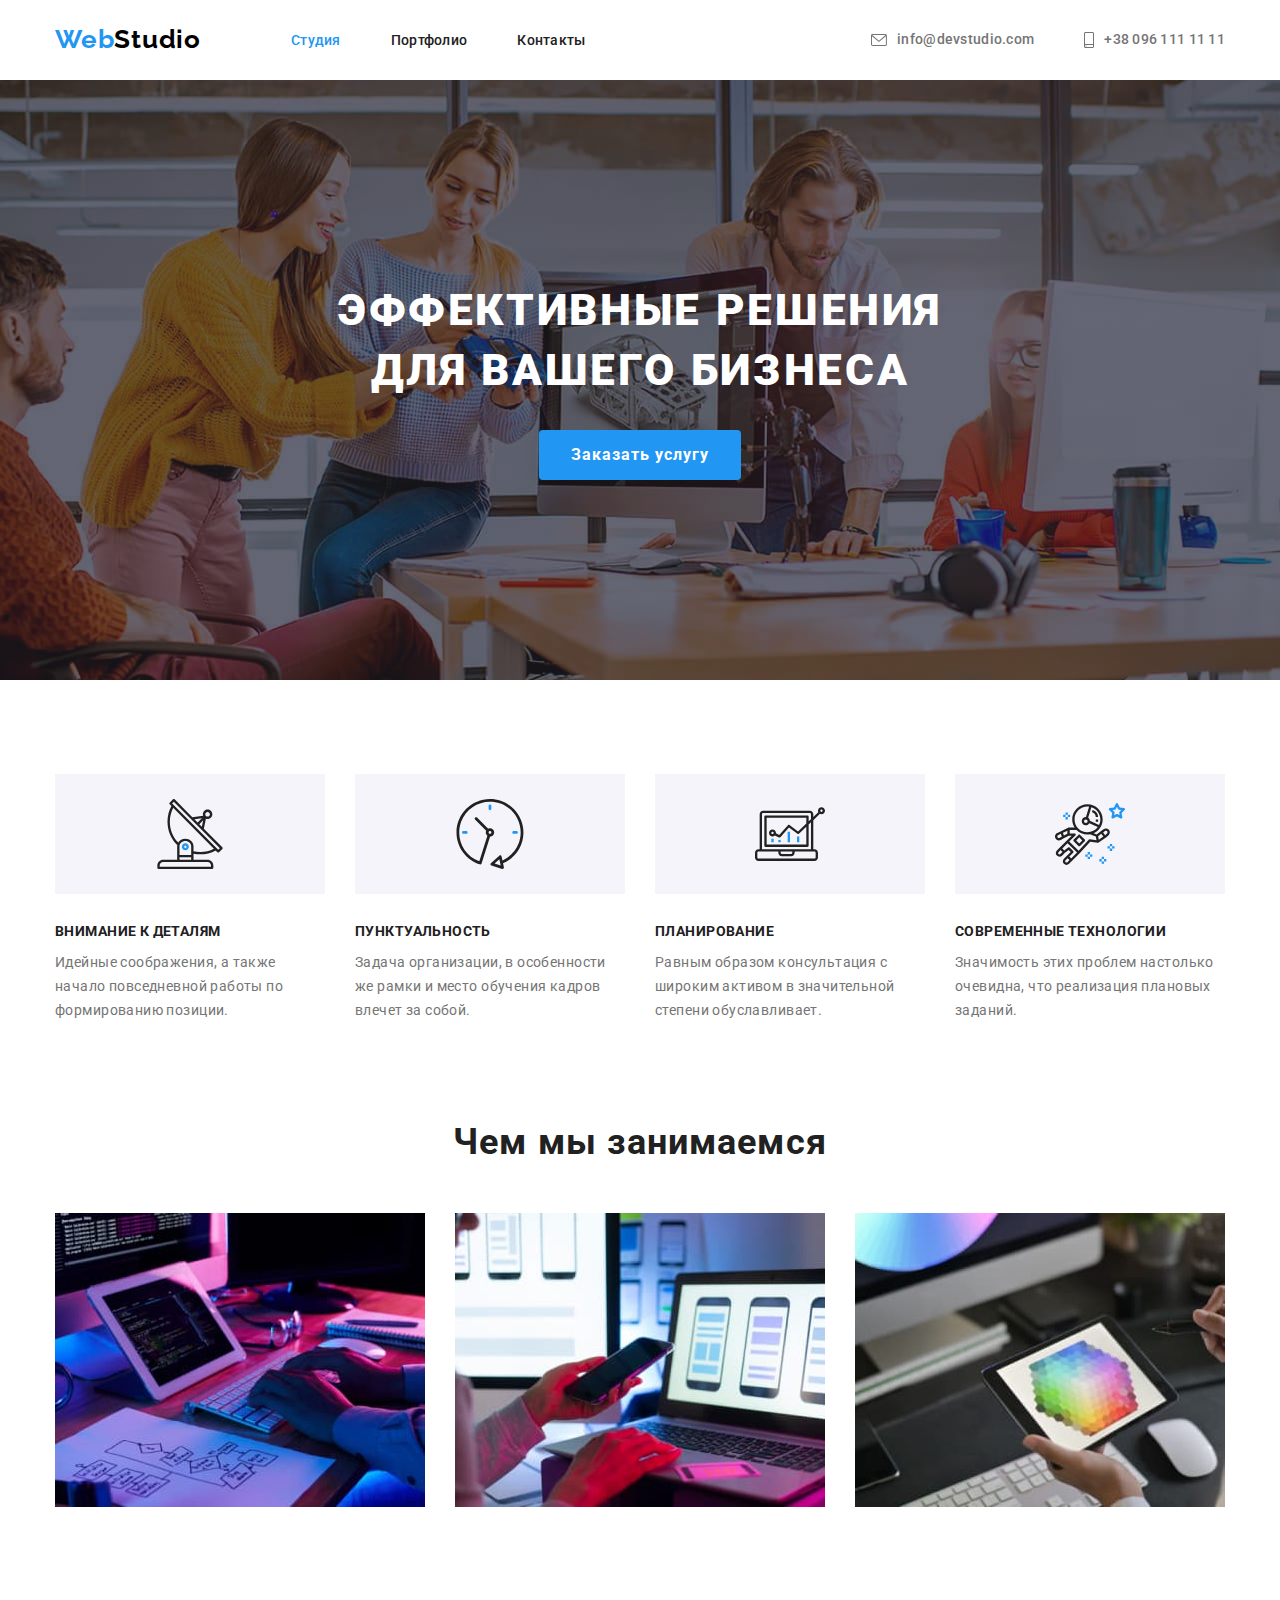
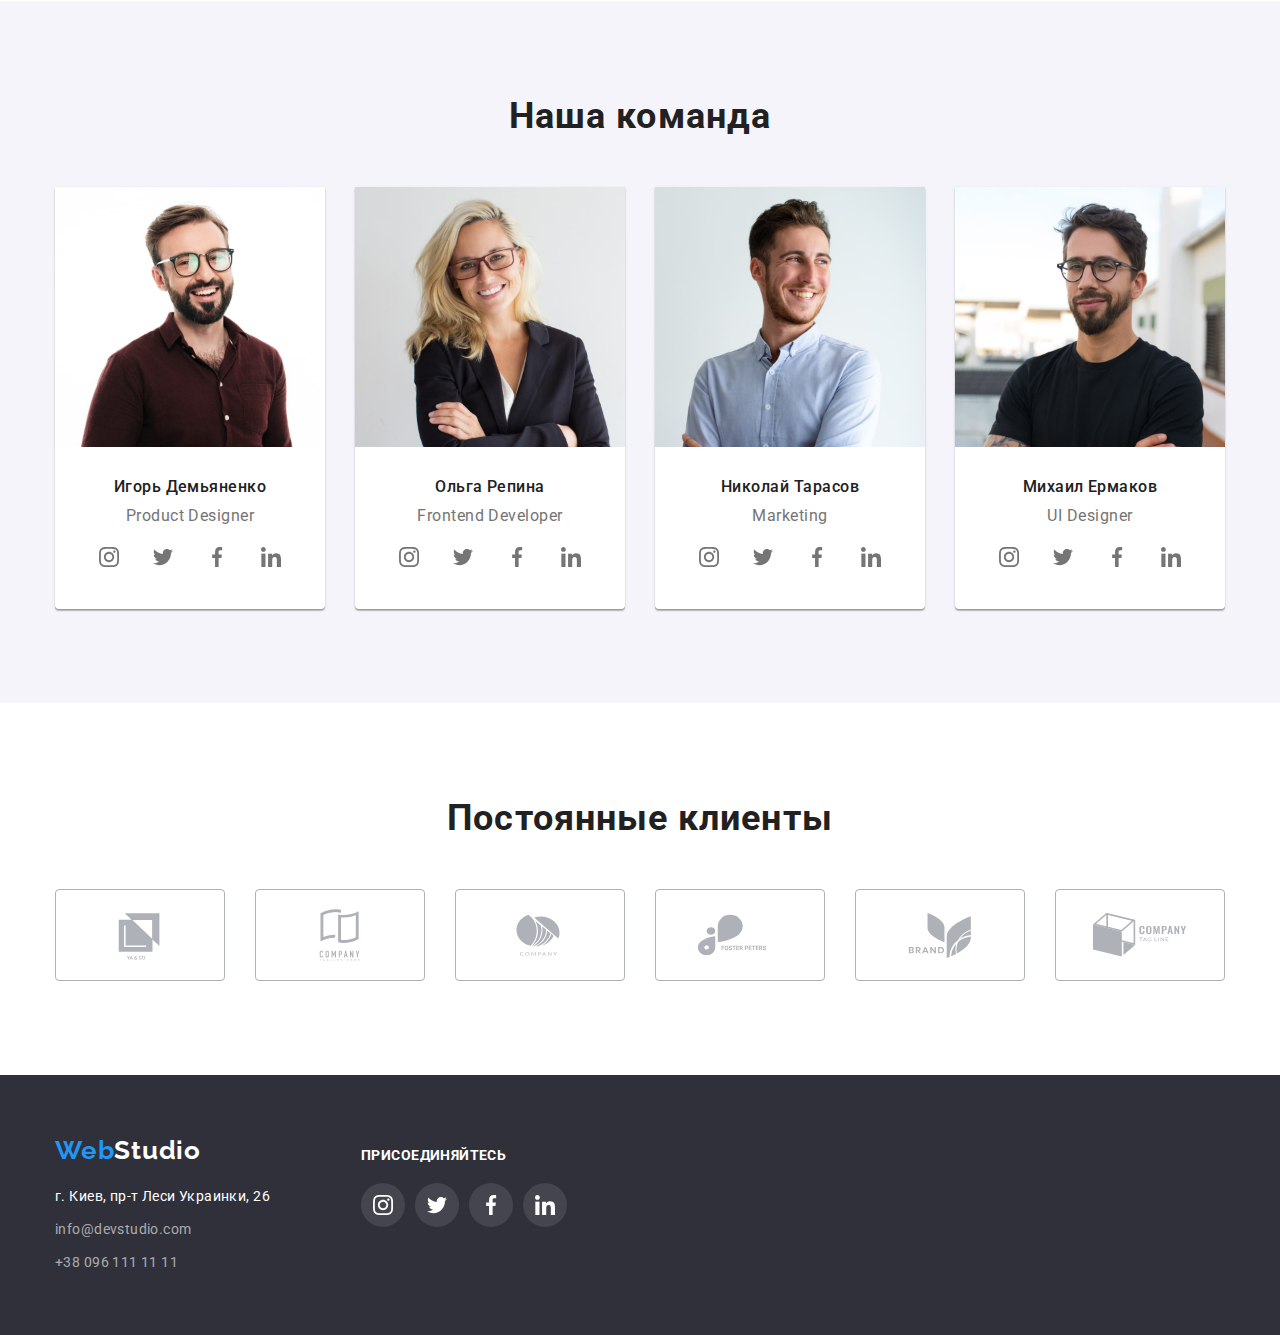
==== index.html @ 6aecab18 "add footer soclink" ====
<!DOCTYPE html>
<html lang="ru">
  <head>
    <meta charset="UTF-8" />
    <meta http-equiv="X-UA-Compatible" content="IE=edge" />
    <meta name="viewport" content="width=device-width, initial-scale=1.0" />
    <title>Студия</title>
    <link rel="preconnect" href="https://fonts.googleapis.com" />
    <link rel="preconnect" href="https://fonts.gstatic.com" crossorigin />
    <link
      href="https://fonts.googleapis.com/css2?family=Raleway:wght@700&family=Roboto:wght@400;500;700;900&family=Rubik:wght@400;500;700;900&display=swap"
      rel="stylesheet"
    />
    <link
      rel="stylesheet"
      href="https://cdnjs.cloudflare.com/ajax/libs/modern-normalize/1.1.0/modern-normalize.min.css"
    />
    <link rel="stylesheet" href="./css/styles.css" />
  </head>
  <body>
    <!-- Шапка сайта -->

    <header class="header">
      <div class="container main-nav">
        <nav class="nav">
          <a href="./index.html" class="logo link"> Web<span class="logo-header">Studio</span> </a>
          <ul class="site-nav list">
            <li class="item"><a href="" class="active-page link">Студия</a></li>
            <li class="item"><a href="./portfolio.html" class="link nav-link">Портфолио</a></li>
            <li class="item"><a href="" class="link nav-link">Контакты</a></li>
          </ul>
        </nav>
        <ul class="list contact-list">
          <li class="item">
            <a href="mailto:info@devstudio.com" class="link contact-link" aria-label="имайл">
              <svg class="icon-header-svg" width="16px" height="12px">
                <use href="./images/symbol-defs.svg#icon-mail"></use>
              </svg>

              info@devstudio.com
            </a>
          </li>
          <li class="item">
            <a href="tel:+380961111111" class="link contact-link">
              <svg class="icon-header-svg smartphon" width="10px" height="16px" aria-label="номер телефона">
                <use href="./images/symbol-defs.svg#icon-smartphone"></use>
              </svg>
              +38 096 111 11 11
            </a>
          </li>
        </ul>
      </div>
    </header>

    <main>
      <!-- Секция герой -->

      <section class="hero overlay">
        <div class="container">
          <h1 class="hero-title">Эффективные решения для вашего бизнеса</h1>
          <button type="button" class="hero-button">Заказать услугу</button>
        </div>
      </section>

      <!-- Секция features -->

      <section class="features-section section">
        <div class="container">
          <h2 class="features">Наши особенности</h2>
          <ul class="list">
            <li class="features-list icon-antena">
              <div class="icon">
                <svg class="features-svg">
                  <use href="./images/symbol-defs.svg#icon-antenna" class="svg-item"></use>
                </svg>
              </div>
              <h3 class="features-title subtitle">Внимание к деталям</h3>
              <p class="features-text">
                Идейные соображения, а также начало повседневной работы по формированию позиции.
              </p>
            </li>

            <li class="features-list icon-clock">
              <div class="icon">
                <svg class="features-svg">
                  <use href="./images/symbol-defs.svg#icon-clock" class="svg-item"></use>
                </svg>
              </div>
              <h3 class="features-title subtitle">Пунктуальность</h3>
              <p class="features-text">
                Задача организации, в особенности же рамки и место обучения кадров влечет за собой.
              </p>
            </li>
            <li class="features-list icon-diagram">
              <div class="icon">
                <svg class="features-svg">
                  <use href="./images/symbol-defs.svg#icon-diagram" class="svg-item"></use>
                </svg>
              </div>
              <h3 class="features-title subtitle">Планирование</h3>
              <p class="features-text">
                Равным образом консультация с широким активом в значительной степени обуславливает.
              </p>
            </li>
            <li class="features-list icon-astronaut">
              <div class="icon">
                <svg class="features-svg">
                  <use href="./images/symbol-defs.svg#icon-astronaut" class="svg-item"></use>
                </svg>
              </div>
              <h3 class="features-title subtitle">Современные технологии</h3>
              <p class="features-text">Значимость этих проблем настолько очевидна, что реализация плановых заданий.</p>
            </li>
          </ul>
        </div>
      </section>

      <!-- Секция task -->

      <section class="task section">
        <div class="container">
          <h2 class="title task-title">Чем мы занимаемся</h2>
          <ul class="list">
            <li class="task-list">
              <img src="./images/box1.jpg" class="task-img" alt="процес программирования" width="370" height="294" />
            </li>
            <li class="task-list">
              <img src="./images/box2.jpg" class="task-img" alt="адаптивная верстка" width="370" height="294" />
            </li>
            <li class="task-list">
              <img src="./images/box3.jpg" class="task-img" alt="дизайн" width="370" height="294" />
            </li>
          </ul>
        </div>
      </section>

      <!-- Секция team -->

      <section class="section-team section">
        <div class="container">
          <h2 class="title team-title">Наша команда</h2>
          <ul class="list">
            <li class="team-list">
              <img
                src="./images/Product-Designer.jpg"
                class="team-img"
                alt="Product Designer компании"
                width="270"
                height="260"
              />
              <div class="team-card-description">
                <h3 class="name subtitle">Игорь Демьяненко</h3>
                <p class="text">Product Designer</p>

                <ul class="soc-list">
                  <li class="soc-blok list">
                    <a href="" class="link soc-link">
                      <svg class="icon-svg">
                        <use href="./images/symbol-defs.svg#icon-instagram" class="svg-item"></use>
                      </svg>
                    </a>
                  </li>
                  <li class="soc-blok list">
                    <a href="" class="link">
                      <svg class="icon-svg">
                        <use href="./images/symbol-defs.svg#icon-twitter" class="svg-item"></use>
                      </svg>
                    </a>
                  </li>
                  <li class="soc-blok list">
                    <a href="" class="link">
                      <svg class="icon-svg">
                        <use href="./images/symbol-defs.svg#icon-facebook" class="svg-item"></use>
                      </svg>
                    </a>
                  </li>
                  <li class="soc-blok list">
                    <a href="" class="link">
                      <svg class="icon-svg">
                        <use href="./images/symbol-defs.svg#icon-linkedin" class="svg-item"></use>
                      </svg>
                    </a>
                  </li>
                </ul>
              </div>
            </li>

            <li class="team-list">
              <img
                src="./images/Frontend-Developer.jpg"
                class="team-img"
                alt="Frontend Developer компании"
                width="270"
                height="260"
              />
              <div class="team-card-description">
                <h3 class="name subtitle">Ольга Репина</h3>
                <p class="text">Frontend Developer</p>
                <ul class="soc-list">
                  <li class="soc-blok list">
                    <a href="" class="link soc-link">
                      <svg class="icon-svg">
                        <use href="./images/symbol-defs.svg#icon-instagram" class="svg-item"></use>
                      </svg>
                    </a>
                  </li>
                  <li class="soc-blok list">
                    <a href="" class="link">
                      <svg class="icon-svg">
                        <use href="./images/symbol-defs.svg#icon-twitter" class="svg-item"></use>
                      </svg>
                    </a>
                  </li>
                  <li class="soc-blok list">
                    <a href="" class="link">
                      <svg class="icon-svg">
                        <use href="./images/symbol-defs.svg#icon-facebook" class="svg-item"></use>
                      </svg>
                    </a>
                  </li>
                  <li class="soc-blok list">
                    <a href="" class="link">
                      <svg class="icon-svg">
                        <use href="./images/symbol-defs.svg#icon-linkedin" class="svg-item"></use>
                      </svg>
                    </a>
                  </li>
                </ul>
              </div>
            </li>
            <li class="team-list">
              <img src="./images/Marketing.jpg" class="team-img" alt="Marketing компании" width="270" height="260" />
              <div class="team-card-description">
                <h3 class="name subtitle">Николай Тарасов</h3>
                <p class="text">Marketing</p>
                <ul class="soc-list">
                  <li class="soc-blok list">
                    <a href="" class="link soc-link">
                      <svg class="icon-svg">
                        <use href="./images/symbol-defs.svg#icon-instagram" class="svg-item"></use>
                      </svg>
                    </a>
                  </li>
                  <li class="soc-blok list">
                    <a href="" class="link">
                      <svg class="icon-svg">
                        <use href="./images/symbol-defs.svg#icon-twitter" class="svg-item"></use>
                      </svg>
                    </a>
                  </li>
                  <li class="soc-blok list">
                    <a href="" class="link">
                      <svg class="icon-svg">
                        <use href="./images/symbol-defs.svg#icon-facebook" class="svg-item"></use>
                      </svg>
                    </a>
                  </li>
                  <li class="soc-blok list">
                    <a href="" class="link">
                      <svg class="icon-svg">
                        <use href="./images/symbol-defs.svg#icon-linkedin" class="svg-item"></use>
                      </svg>
                    </a>
                  </li>
                </ul>
              </div>
            </li>
            <li class="team-list">
              <img
                src="./images/UI-Designer.jpg"
                class="team-img"
                alt="UI Designer компании"
                width="270"
                height="260"
              />
              <div class="team-card-description">
                <h3 class="name subtitle">Михаил Ермаков</h3>
                <p class="text">UI Designer</p>
                <ul class="soc-list">
                  <li class="soc-blok list">
                    <a href="" class="link soc-link">
                      <svg class="icon-svg">
                        <use href="./images/symbol-defs.svg#icon-instagram" class="svg-item"></use>
                      </svg>
                    </a>
                  </li>
                  <li class="soc-blok list">
                    <a href="" class="link">
                      <svg class="icon-svg">
                        <use href="./images/symbol-defs.svg#icon-twitter" class="svg-item"></use>
                      </svg>
                    </a>
                  </li>
                  <li class="soc-blok list">
                    <a href="" class="link">
                      <svg class="icon-svg">
                        <use href="./images/symbol-defs.svg#icon-facebook" class="svg-item"></use>
                      </svg>
                    </a>
                  </li>
                  <li class="soc-blok list">
                    <a href="" class="link">
                      <svg class="icon-svg">
                        <use href="./images/symbol-defs.svg#icon-linkedin" class="svg-item"></use>
                      </svg>
                    </a>
                  </li>
                </ul>
              </div>
            </li>
          </ul>
        </div>
      </section>

      <!-- Clients -->

      <section class="clients section">
        <div class="container">
          <h2 class="title clients-title">Постоянные клиенты</h2>
          <ul class="list clients-list">
            <li class="clients-blok list">
              <a href="" class="link">
                <svg class="clients-svg">
                  <use href="./images/symbol-defs.svg#icon-client1" class="clients-svg-item"></use>
                </svg>
              </a>
            </li>
            <li class="clients-blok list">
              <a href="" class="link">
                <svg class="clients-svg">
                  <use href="./images/symbol-defs.svg#icon-client2" class="clients-svg-item"></use>
                </svg>
              </a>
            </li>
            <li class="clients-blok list">
              <a href="" class="link">
                <svg class="clients-svg">
                  <use href="./images/symbol-defs.svg#icon-client3" class="clients-svg-item"></use>
                </svg>
              </a>
            </li>
            <li class="clients-blok list">
              <a href="" class="link">
                <svg class="clients-svg">
                  <use href="./images/symbol-defs.svg#icon-client4" class="clients-svg-item"></use>
                </svg>
              </a>
            </li>
            <li class="clients-blok list">
              <a href="" class="link">
                <svg class="clients-svg">
                  <use href="./images/symbol-defs.svg#icon-client5" class="clients-svg-item"></use>
                </svg>
              </a>
            </li>
            <li class="clients-blok list">
              <a href="" class="link">
                <svg class="clients-svg">
                  <use href="./images/symbol-defs.svg#icon-client6" class="clients-svg-item"></use>
                </svg>
              </a>
            </li>
          </ul>
        </div>
      </section>
    </main>

    <!-- Футер -->

    <footer class="footer">
      <div class="container">
        <div class="footer-blok">
          <div class="contact-blok">
            <a href="./index.html" class="logo link footer-link"> Web<span class="logo-footer">Studio</span> </a>
            <address>
              <ul class="list footer-list">
                <li class="footer-list-item">
                  <a href="" class="link footer-item">г. Киев, пр-т Леси Украинки, 26</a>
                </li>
                <li class="footer-list-item">
                  <a href="mailto:info@devstudio.com" class="link footer-contact">info@devstudio.com</a>
                </li>
                <li class="footer-list-item">
                  <a href="tel:+380961111111" class="link footer-contact">+38 096 111 11 11</a>
                </li>
              </ul>
            </address>
          </div>
          <div class="footer-soc">
          <h2 class="footer-title">Присоединяйтесь</h2>
          <ul class="footer-soc-list">
            <li class="footer-soc-blok list">
              <a href="" class="link">
                <svg class="footer-icon-svg">
                  <use href="./images/symbol-defs.svg#icon-instagram" class="svg-item"></use>
                </svg>
              </a>
            </li>
            <li class="footer-soc-blok list">
              <a href="" class="link">
                <svg class="footer-icon-svg">
                  <use href="./images/symbol-defs.svg#icon-twitter" class="svg-item"></use>
                </svg>
              </a>
            </li>
            <li class="footer-soc-blok list">
              <a href="" class="link">
                <svg class="footer-icon-svg">
                  <use href="./images/symbol-defs.svg#icon-facebook" class="svg-item"></use>
                </svg>
              </a>
            </li>
            <li class="footer-soc-blok list">
              <a href="" class="link">
                <svg class="footer-icon-svg">
                  <use href="./images/symbol-defs.svg#icon-linkedin" class="svg-item"></use>
                </svg>
              </a>
            </li>
          </ul>
        </div>
      </div>
    </footer>
  </body>
</html>
---- css/styles.css ----
:root {
  --primary-text-color: #757575;
  --title-text-color: #212121;
  --accent-color: #2196f3;
  --button-accent-color: #188ce8;
  --primary-bg-color: #ffffff;
  --white-text-color: #ffffff;
  --footer-contact-color: rgba(255, 255, 255, 0.6);
  --second-bg-color: #2f303a;
  --first-logo-color: #000000;
  --sect-team-bg-color: #f5f4fa;
  --cliets-color: #afb1b8;
}
/* global selector */
html {
  box-sizing: border-box;
}

body {
  background-color: var(--primary-bg-color);
  color: var(--primary-text-color);
  font-family: 'Roboto', 'Rubik', sans-serif;
  font-size: 14px;
}

h1,
h2,
h3,
p,
ul {
  margin-top: 0;
  margin-bottom: 0;
}
.title {
  color: var(--title-text-color);
  font-size: 36px;
  font-style: normal;
  font-weight: 700;
  line-height: 1.17;
  letter-spacing: 0.03em;
  text-align: center;
}

.subtitle {
  color: var(--title-text-color);
  font-size: 14px;
  font-style: normal;
  font-weight: 700;
  line-height: 1.14;
  letter-spacing: 0.03em;
  text-align: left;
}

.list {
  list-style: none;
  padding-inline-start: 0;
  display: flex;
  justify-content: center;
}

.link:hover,
.link:focus {
  color: var(--accent-color);
  text-decoration: none;
}

.link {
  text-decoration: none;
}
.container {
  margin-left: auto;
  margin-right: auto;
  width: 1200px;
  padding-left: 15px;
  padding-right: 15px;
  text-align: center;
}

/* header */

.main-nav {
  display: flex;
  align-items: center;
}

/* site nav */
.nav {
  display: flex;
  align-items: center;
}

.site-nav .item:not(:last-child),
.list .item:not(:last-child) {
  margin-right: 50px;
}

.nav-link {
  display: block;
  padding-top: 32px;
  padding-bottom: 32px;

  color: var(--title-text-color);
  font-weight: 500;
  line-height: 1.17;
  letter-spacing: 0.02em;
  text-align: left;
}
.active-page {
  display: block;
  padding-top: 32px;
  padding-bottom: 32px;

  color: var(--accent-color);
  font-size: 14px;
  font-style: normal;
  font-weight: 500;
  line-height: 1.17;
  letter-spacing: 0.02em;
  text-align: left;
}

.logo {
  margin-right: 90px;
  display: block;
  padding-top: 24px;
  padding-bottom: 25px;

  color: var(--accent-color);
  font-family: Raleway;
  font-size: 26px;
  font-style: normal;
  font-weight: 700;
  line-height: 1.17;
  letter-spacing: 0.03em;
  text-align: left;
}
.logo-header {
  color: var(--first-logo-color);
}
.logo-header:hover,
.logo-header:focus {
  color: var(--accent-color);
}

.contact-link {
  display: block;
  padding-top: 32px;
  padding-bottom: 32px;
  align-items: center;
  display: flex;

  color: var(--primary-text-color);
  font-size: 14px;
  font-style: normal;
  font-weight: 500;
  line-height: 1.14;
  letter-spacing: 0.02em;
}

.icon-header-svg {
  margin-right: 10px;
  fill: var(--primary-text-color);
}

.icon-header-svg:hover {
  fill: var(--accent-color);
}

.contact-list {
  margin-left: auto;
}

.section {
  padding-top: 94px;
  padding-bottom: 94px;
}

/* HERO section */
.hero {
  background-color: var(--second-bg-color);
  text-align: center;
  padding-top: 200px;
  padding-bottom: 200px;
}

.overlay {
  height: 600px;
  max-width: 1600px;
  margin-left: auto;
  margin-right: auto;
  background-image: linear-gradient(to right, rgba(47, 48, 58, 0.4), rgba(47, 48, 58, 0.4)), url(../images/bg-img.jpg);
  background-size: cover;
  background-repeat: no-repeat;
  background-position: center;
}

.hero-title {
  margin-bottom: 30px;
  width: 696px;
  margin-left: auto;
  margin-right: auto;

  text-transform: uppercase;
  color: var(--white-text-color);
  font-size: 44px;
  font-style: normal;
  font-weight: 900;
  line-height: 1.364;
  letter-spacing: 0.06em;
  text-align: center;
}
.hero-button {
  cursor: pointer;
  background-color: var(--accent-color);
  border: 0;
  border-radius: 4px;
  padding: 10px 32px;
  display: inline-block;
  min-width: 200px;

  color: var(--white-text-color);

  font-family: Roboto;
  font-size: 16px;
  font-style: normal;
  font-weight: 700;
  line-height: 1.88;
  letter-spacing: 0.06em;
  text-align: center;
}
.hero-button:hover,
.hero-button:focus {
  color: var(--title-text-color);
  background-color: var(--button-accent-color);
}

/* features section */

.features-section {
}

.list .features-list:not(:last-child) {
  margin-right: 30px;
}

.features-list {
  width: 270px;
}
.icon {
  height: 120px;
  margin-bottom: 30px;
  background-color: var(--sect-team-bg-color);
}
.features-svg {
  width: 70px;
  height: 70px;
  margin-top: 25px;
  margin-bottom: 25px;
}

/* .features-list::before {
  display: block;
  content: '';
  height: 120px;
  margin-bottom: 30px;
  background-color: var(--sect-team-bg-color);
  background-repeat: no-repeat;
  background-position: center;
}

.icon-antena::before {
  background-image: url(../images/antenna.svg);
}
.icon-clock::before {
  background-image: url(../images/clock.svg);
}
.icon-diagram::before {
  background-image: url(../images/diagram.svg);
}
.icon-astronaut::before {
  background-image: url(../images/astronaut.svg);
} */

.features {
  display: none;
}
.features-title {
  text-transform: uppercase;
  margin-bottom: 10px;
}

.features-text {
  margin-bottom: 4px;

  font-family: Roboto;
  font-size: 14px;
  line-height: 1.72;
  letter-spacing: 0.03em;
  text-align: left;
}

/* section task */

.task.section {
  padding-top: 0;
}
.list .task-list:not(:last-child) {
  margin-right: 30px;
}

.task-img {
  display: block;
}

.task-title {
  margin-bottom: 50px;
}

/* section team */
.section-team {
  background-color: var(--sect-team-bg-color);
}

.list .team-list:not(:last-child) {
  margin-right: 30px;
}

.team-list {
  background: #ffffff;

  box-shadow: 0px 1px 3px rgba(0, 0, 0, 0.12), 0px 1px 1px rgba(0, 0, 0, 0.14), 0px 2px 1px rgba(0, 0, 0, 0.2);
  border-radius: 0px 0px 4px 4px;
}

.team-card-description {
  padding-top: 30px;
  padding-bottom: 30px;
}

.team-title {
  margin-bottom: 50px;
}

.team-img {
  display: block;
}

.name {
  margin-bottom: 10px;

  font-size: 16px;
  font-weight: 500;
  line-height: 1.19;
  letter-spacing: 0.03em;
  text-align: center;
}
.text {
  margin-bottom: 10px;
  font-size: 16px;
  line-height: 1.19;
  letter-spacing: 0.03em;
  text-align: center;
}

.soc-list {
  margin-left: 32px;
  margin-right: 32px;
  padding: 0;
  display: flex;
}
.soc-blok {
  margin-right: 10px;

  padding: 0;
  width: 44px;
  height: 44px;
  border-radius: 22px;
}

.soc-blok:last-child {
  margin-right: 0;
}

.soc-blok:hover {
  background-color: var(--accent-color);
}
.icon-svg {
  width: 44px;
  height: 44px;
  padding: 12px;
  border-radius: 12px;
  fill: var(--primary-text-color);
}

.icon-svg:hover {
  fill: var(--white-text-color);
}

/* CLIENTS */

.clients-blok:last-child {
  margin-right: 0;
}

.clients-title {
  margin-bottom: 50px;
}

.clients-list {
  margin: 0;
  padding: 0;
}
.clients-blok {
  display: flex;
  width: 170px;
  height: 92px;
  margin-right: 30px;

  border: 1px solid var(--cliets-color);
  border-radius: 4px;
}
.clients-blok:hover {
  border: 1px solid var(--accent-color);
}
.clients-svg {
  width: 170px;
  height: 92px;
  padding: 16px 32px;

  fill: var(--cliets-color);
  background-size: contain;
}

.clients-svg:hover {
  fill: var(--accent-color);
}

.clients-svg-item {
}

/* footer */
.footer {
  background-color: var(--second-bg-color);
  padding-top: 60px;
  padding-bottom: 60px;
}
.footer-link {
  padding-top: 0;
  padding-bottom: 0;
  margin-bottom: 20px;
}
.logo-footer {
  color: var(--white-text-color);
}
.footer-item {
  color: var(--white-text-color);
  font-style: normal;
  line-height: 1.71;
  letter-spacing: 0.03em;
  text-align: left;
}
.footer-contact {
  color: var(--footer-contact-color);
  font-style: normal;
  line-height: 1.7;
  letter-spacing: 0.03em;
  text-align: left;
}
.footer-list {
  margin-right: auto;
  flex-direction: column;
  text-align: left;
}

.footer-list-item {
  margin-bottom: 9px;
}

.footer-list-item:last-child {
  margin-bottom: 0;
}
.contact-blok {
  margin-right: 70px;
}
.footer-title {
  margin-bottom: 20px;

  font-weight: 700;
  font-size: 14px;
  line-height: 1.143;
  letter-spacing: 0.03em;
  text-transform: uppercase;
  color: var(--white-text-color);
}
.footer-blok {
  display: flex;
}
.footer-soc {
  margin-top: 12px;
  text-align: left;
}

.footer-soc-list {
  padding: 0;
  display: flex;
}
.footer-soc-blok {
  margin-right: 10px;
  background-color: rgba(255, 255, 255, 0.1);

  padding: 0;
  width: 44px;
  height: 44px;
  border-radius: 22px;
}

.footer-soc-blok:last-child {
  margin-right: 0;
}

.footer-soc-blok:hover {
  background-color: var(--accent-color);
}
.footer-icon-svg {
  width: 44px;
  height: 44px;
  padding: 12px;
  border-radius: 12px;
  fill: var(--white-text-color);
}

/* portfolio */

.button {
  cursor: pointer;
  border: 0;
  border-radius: 4px;
  padding: 6px 22px;
  display: inline-block;
  min-width: 73x;

  color: var(--title-text-color);
  font-family: Roboto;
  font-size: 16px;
  font-weight: 500;
  line-height: 1.63;
  letter-spacing: 0.03em;
  text-align: center;
}
.button:hover,
.button:focus {
  background-color: var(--accent-color);
  color: var(--primary-bg-color);
}
.active-button {
  background-color: var(--accent-color);
  color: var(--white-text-color);
}

.portf-section {
  border-top: 1px solid #e5e5e5;
}

.hiden-title {
  display: none;
}

.menu-list {
  margin-bottom: 50px;
}
.menu-list .item:not(:last-child) {
  margin-right: 8px;
}

.portf-list {
  flex-wrap: wrap;
}

.list .item-portf:not(:nth-child(3n)) {
  margin-right: 30px;
}
.list .item-portf:not(:nth-last-child(-n + 3)) {
  margin-bottom: 30px;
}

.item-portf {
  width: calc((100% - 60px) / 3);
  border-bottom: 1px solid #eeeeee;
  border-left: 1px solid #eeeeee;
  border-right: 1px solid #eeeeee;
}

.portfolio-card-description {
  padding: 20px 24px;
}

.portf-img {
  display: block;
}

.portfolio-title {
  margin-bottom: 4px;

  color: var(--title-text-color);
  font-size: 18px;
  font-weight: 700;
  line-height: 2;
  letter-spacing: 0.06em;
  text-align: left;
}
.portfolio-title:hover {
  color: var(--accent-color);
}
.portfolio-text {
  color: var(--primary-text-color);
  font-size: 16px;
  line-height: 1.89;
  letter-spacing: 0.03em;
  text-align: left;
}
.portfolio-text:hover {
  color: var(--accent-color);
}
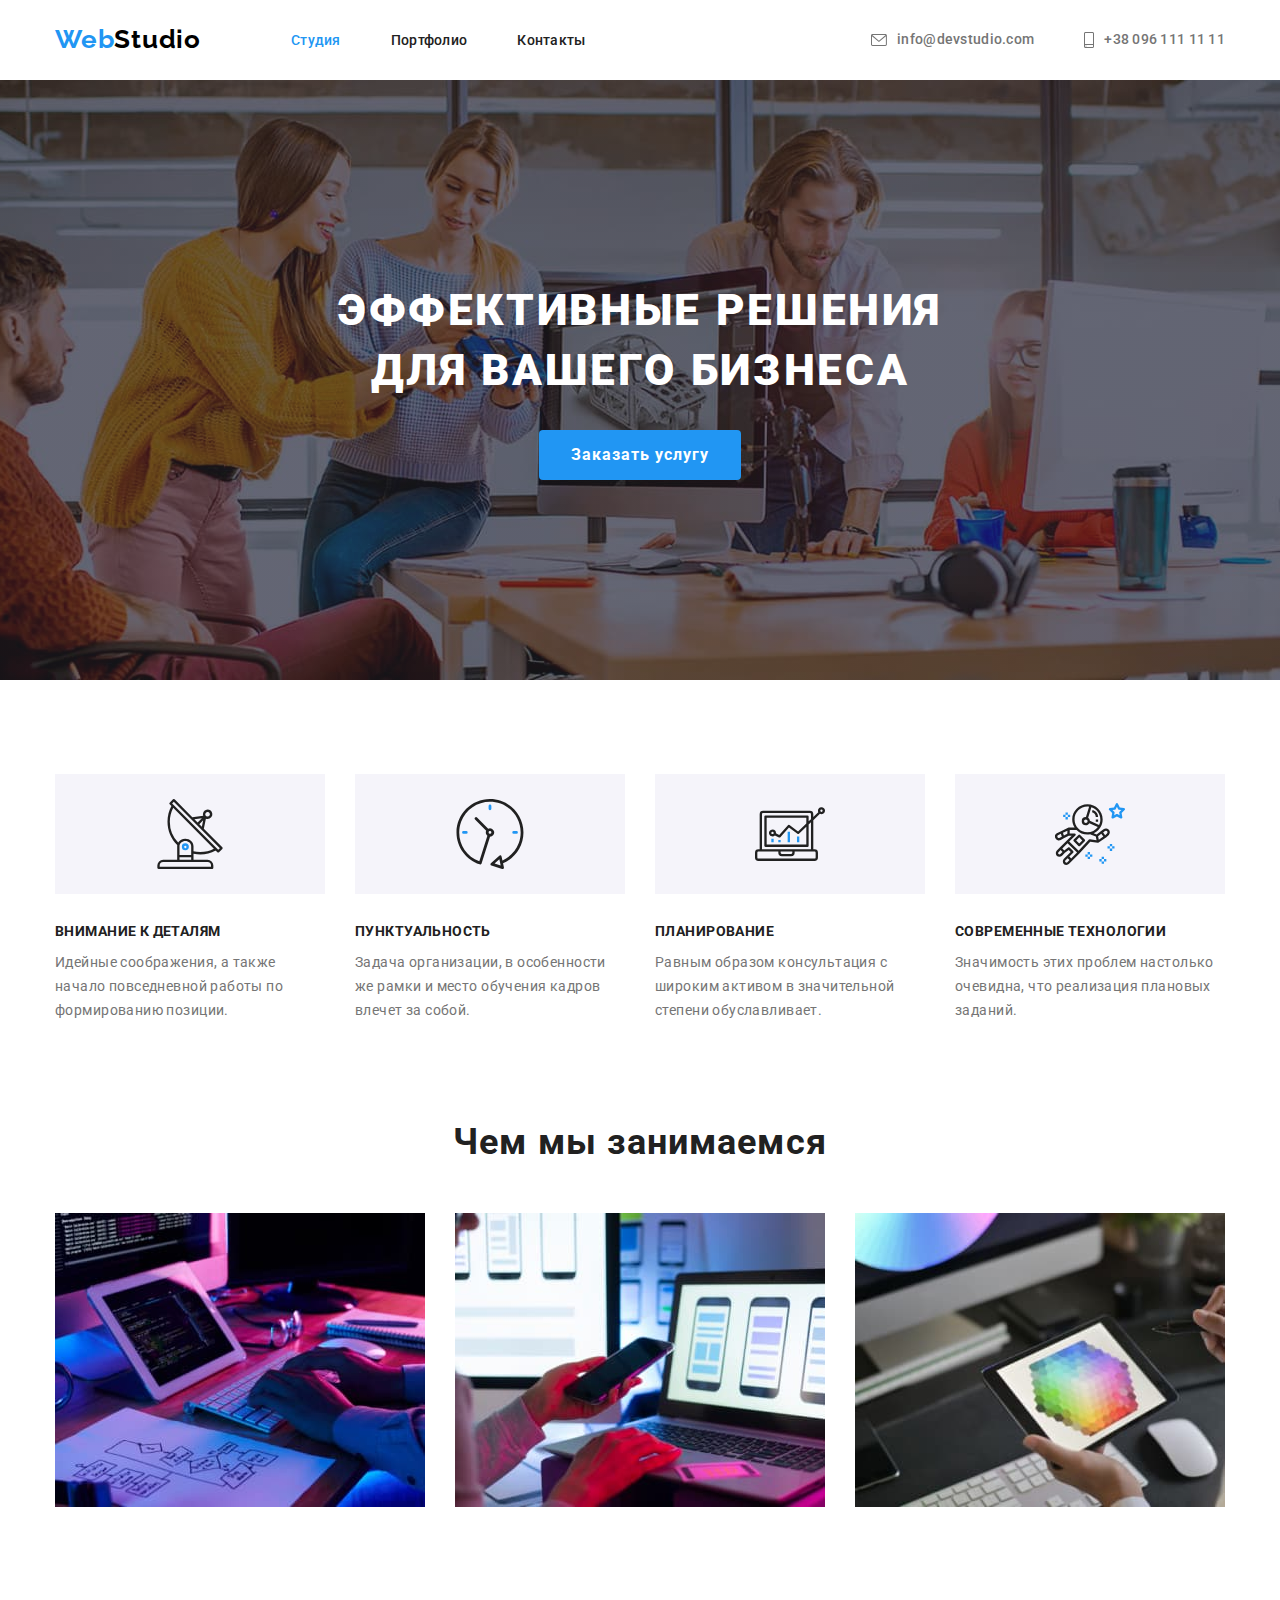
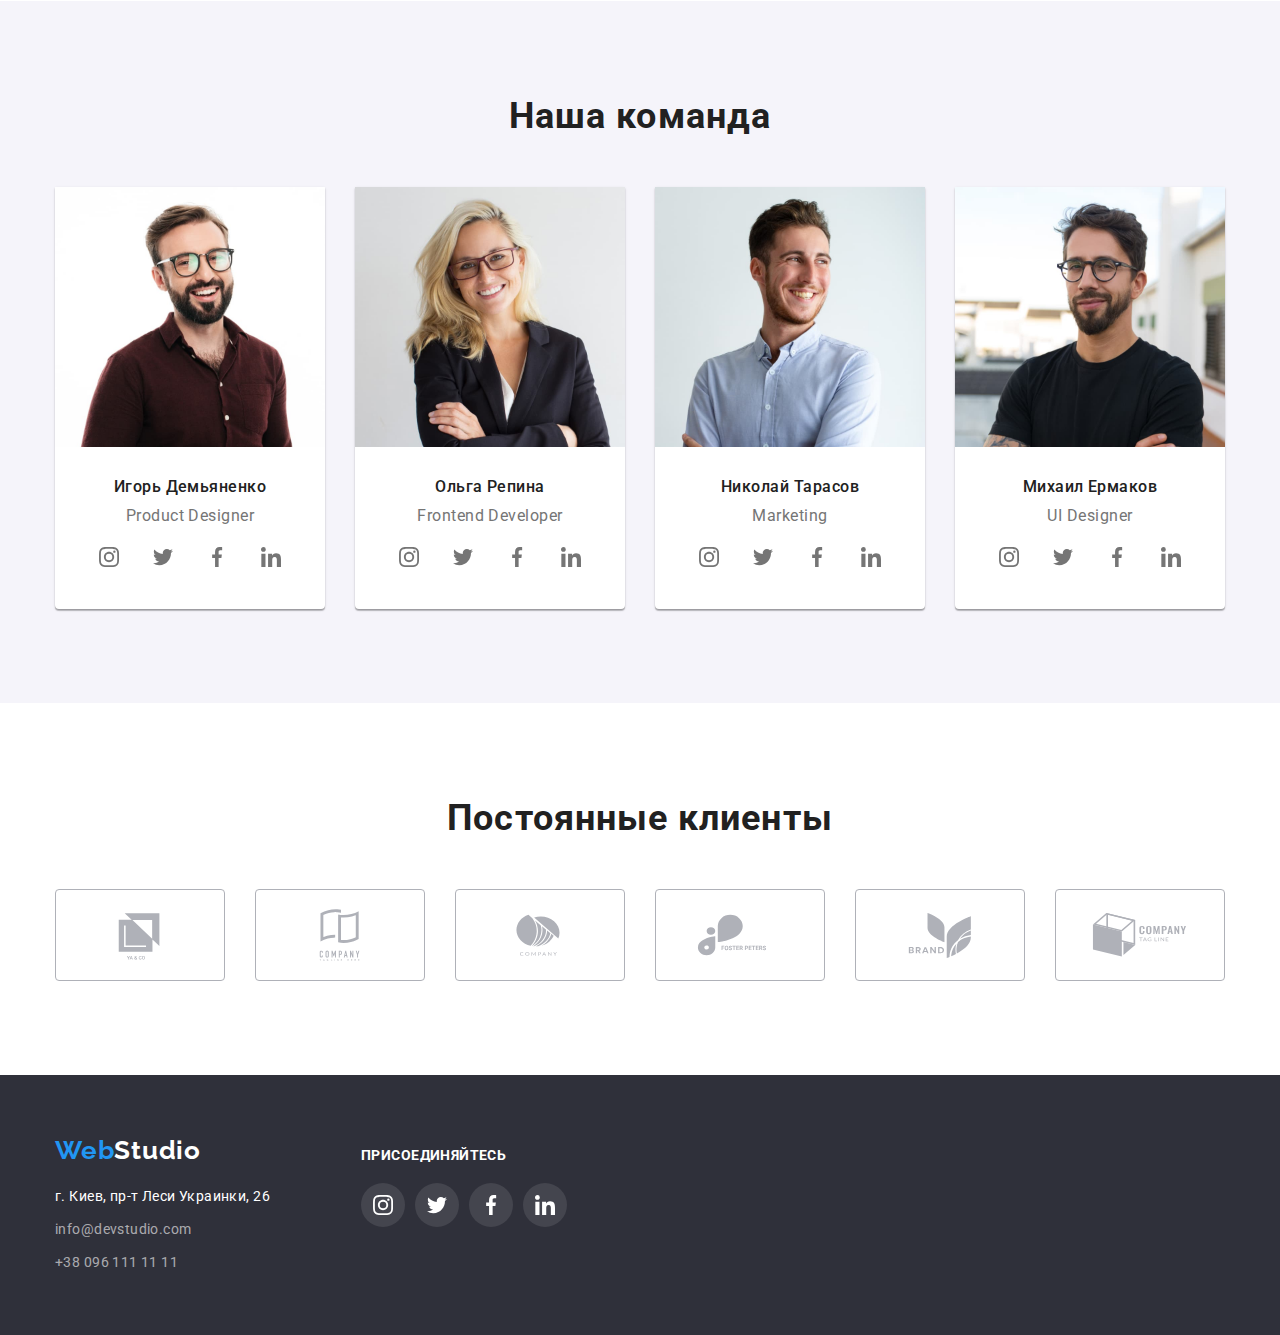
==== commit 798cbffa: "final" ====
--- a/index.html
+++ b/index.html
@@ -387,37 +387,38 @@
             </address>
           </div>
           <div class="footer-soc">
-          <h2 class="footer-title">Присоединяйтесь</h2>
-          <ul class="footer-soc-list">
-            <li class="footer-soc-blok list">
-              <a href="" class="link">
-                <svg class="footer-icon-svg">
-                  <use href="./images/symbol-defs.svg#icon-instagram" class="svg-item"></use>
-                </svg>
-              </a>
-            </li>
-            <li class="footer-soc-blok list">
-              <a href="" class="link">
-                <svg class="footer-icon-svg">
-                  <use href="./images/symbol-defs.svg#icon-twitter" class="svg-item"></use>
-                </svg>
-              </a>
-            </li>
-            <li class="footer-soc-blok list">
-              <a href="" class="link">
-                <svg class="footer-icon-svg">
-                  <use href="./images/symbol-defs.svg#icon-facebook" class="svg-item"></use>
-                </svg>
-              </a>
-            </li>
-            <li class="footer-soc-blok list">
-              <a href="" class="link">
-                <svg class="footer-icon-svg">
-                  <use href="./images/symbol-defs.svg#icon-linkedin" class="svg-item"></use>
-                </svg>
-              </a>
-            </li>
-          </ul>
+            <h2 class="footer-title">Присоединяйтесь</h2>
+            <ul class="footer-soc-list">
+              <li class="footer-soc-blok list">
+                <a href="" class="link">
+                  <svg class="footer-icon-svg">
+                    <use href="./images/symbol-defs.svg#icon-instagram" class="svg-item"></use>
+                  </svg>
+                </a>
+              </li>
+              <li class="footer-soc-blok list">
+                <a href="" class="link">
+                  <svg class="footer-icon-svg">
+                    <use href="./images/symbol-defs.svg#icon-twitter" class="svg-item"></use>
+                  </svg>
+                </a>
+              </li>
+              <li class="footer-soc-blok list">
+                <a href="" class="link">
+                  <svg class="footer-icon-svg">
+                    <use href="./images/symbol-defs.svg#icon-facebook" class="svg-item"></use>
+                  </svg>
+                </a>
+              </li>
+              <li class="footer-soc-blok list">
+                <a href="" class="link">
+                  <svg class="footer-icon-svg">
+                    <use href="./images/symbol-defs.svg#icon-linkedin" class="svg-item"></use>
+                  </svg>
+                </a>
+              </li>
+            </ul>
+          </div>
         </div>
       </div>
     </footer>
--- a/css/styles.css
+++ b/css/styles.css
@@ -598,6 +598,12 @@
   display: block;
 }
 
+.item-portf:hover {
+  background: #ffffff;
+  border: 1px solid #eeeeee;
+  box-sizing: border-box;
+  box-shadow: 0px 1px 1px rgba(0, 0, 0, 0.12), 0px 4px 4px rgba(0, 0, 0, 0.06), 1px 4px 6px rgba(0, 0, 0, 0.16);
+}
 .portfolio-title {
   margin-bottom: 4px;
 
@@ -608,9 +614,7 @@
   letter-spacing: 0.06em;
   text-align: left;
 }
-.portfolio-title:hover {
-  color: var(--accent-color);
-}
+
 .portfolio-text {
   color: var(--primary-text-color);
   font-size: 16px;
@@ -618,6 +622,3 @@
   letter-spacing: 0.03em;
   text-align: left;
 }
-.portfolio-text:hover {
-  color: var(--accent-color);
-}
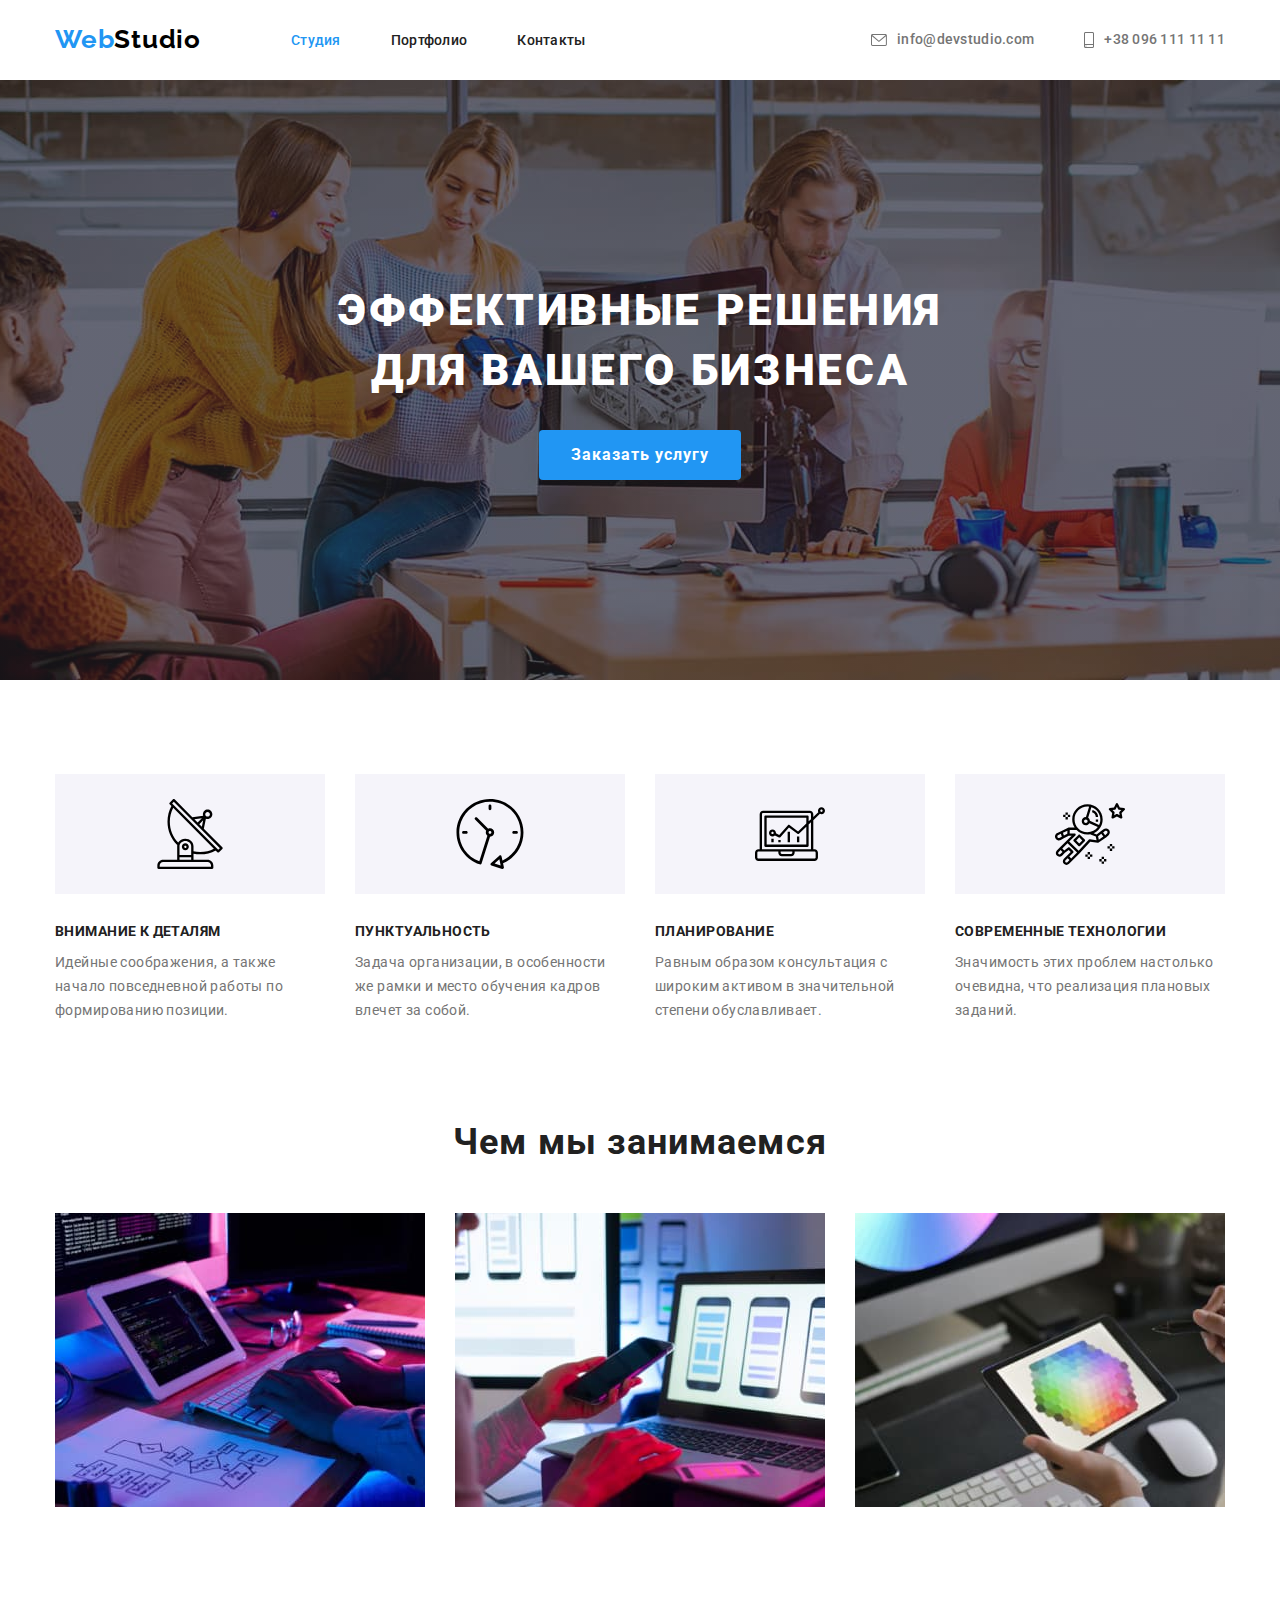
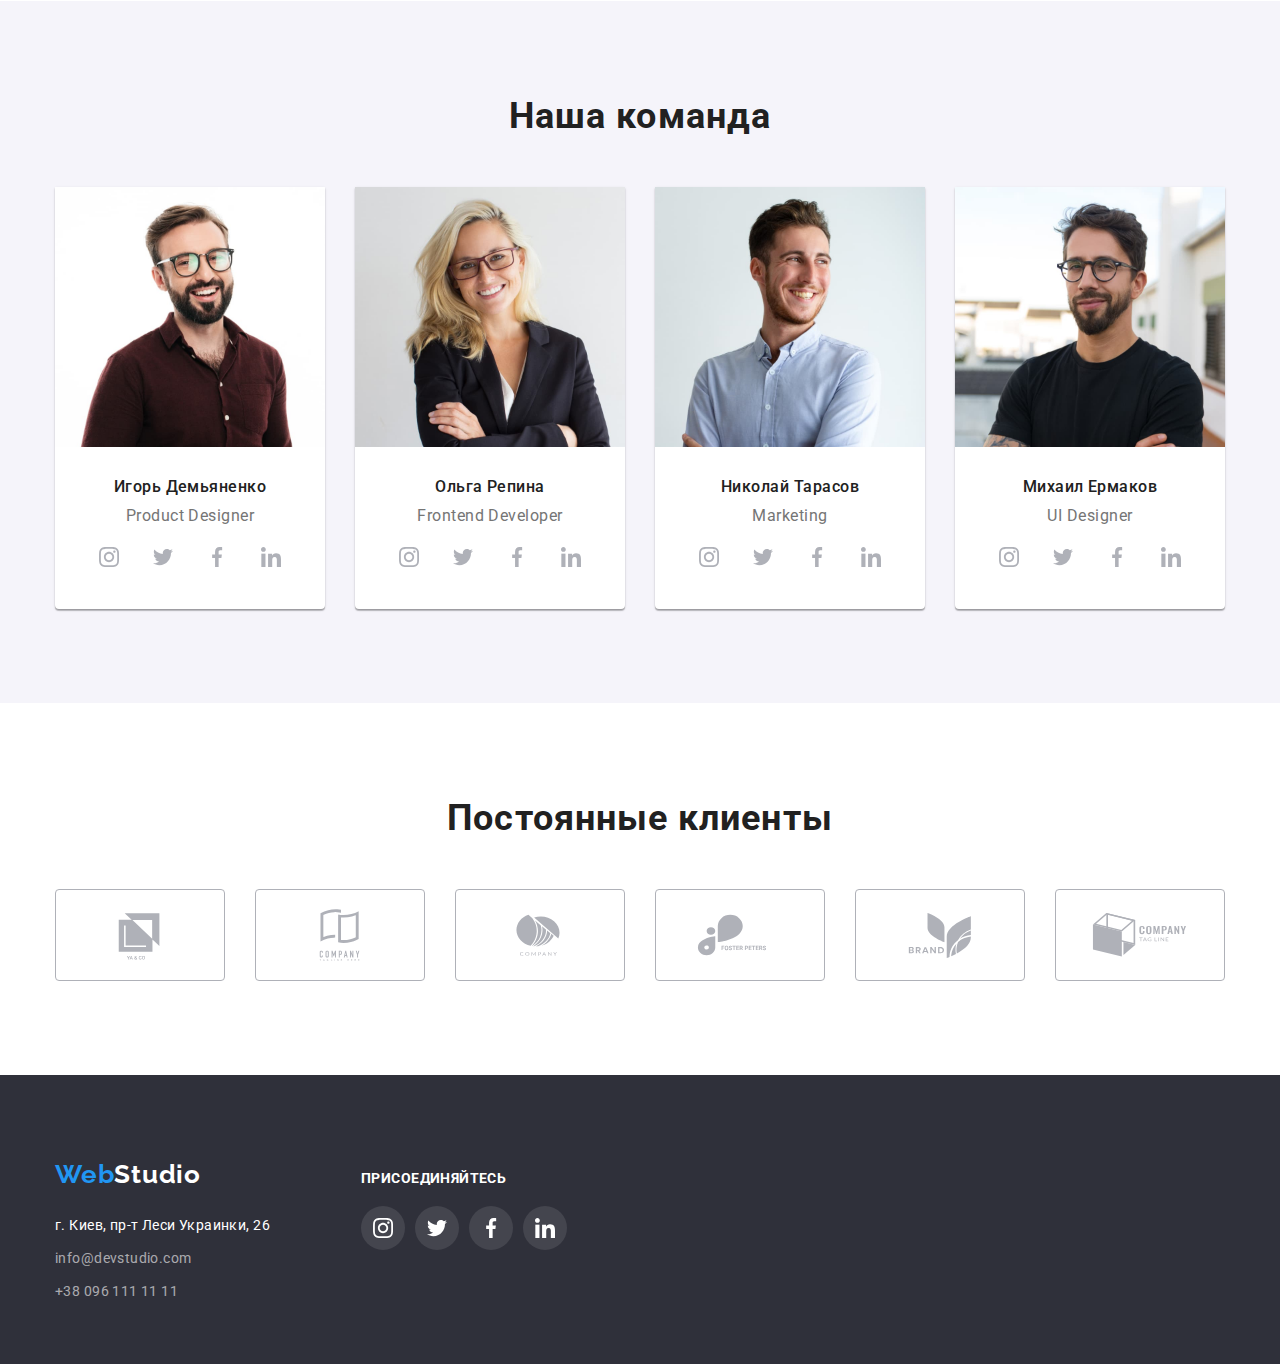
==== commit fbd6fa8e: "HT V2" ====
--- a/index.html
+++ b/index.html
@@ -155,28 +155,28 @@
                 <ul class="soc-list">
                   <li class="soc-blok list">
                     <a href="" class="link soc-link">
-                      <svg class="icon-svg">
+                      <svg class="icon-svg" width="20" height="20">
                         <use href="./images/symbol-defs.svg#icon-instagram" class="svg-item"></use>
                       </svg>
                     </a>
                   </li>
                   <li class="soc-blok list">
-                    <a href="" class="link">
-                      <svg class="icon-svg">
+                    <a href="" class="link soc-link">
+                      <svg class="icon-svg" width="20" height="20">
                         <use href="./images/symbol-defs.svg#icon-twitter" class="svg-item"></use>
                       </svg>
                     </a>
                   </li>
                   <li class="soc-blok list">
-                    <a href="" class="link">
-                      <svg class="icon-svg">
+                    <a href="" class="link soc-link">
+                      <svg class="icon-svg" width="20" height="20">
                         <use href="./images/symbol-defs.svg#icon-facebook" class="svg-item"></use>
                       </svg>
                     </a>
                   </li>
                   <li class="soc-blok list">
-                    <a href="" class="link">
-                      <svg class="icon-svg">
+                    <a href="" class="link soc-link">
+                      <svg class="icon-svg" width="20" height="20">
                         <use href="./images/symbol-defs.svg#icon-linkedin" class="svg-item"></use>
                       </svg>
                     </a>
@@ -199,28 +199,28 @@
                 <ul class="soc-list">
                   <li class="soc-blok list">
                     <a href="" class="link soc-link">
-                      <svg class="icon-svg">
+                      <svg class="icon-svg" width="20" height="20">
                         <use href="./images/symbol-defs.svg#icon-instagram" class="svg-item"></use>
                       </svg>
                     </a>
                   </li>
                   <li class="soc-blok list">
-                    <a href="" class="link">
-                      <svg class="icon-svg">
+                    <a href="" class="link soc-link">
+                      <svg class="icon-svg" width="20" height="20">
                         <use href="./images/symbol-defs.svg#icon-twitter" class="svg-item"></use>
                       </svg>
                     </a>
                   </li>
                   <li class="soc-blok list">
-                    <a href="" class="link">
-                      <svg class="icon-svg">
+                    <a href="" class="link soc-link">
+                      <svg class="icon-svg" width="20" height="20">
                         <use href="./images/symbol-defs.svg#icon-facebook" class="svg-item"></use>
                       </svg>
                     </a>
                   </li>
                   <li class="soc-blok list">
-                    <a href="" class="link">
-                      <svg class="icon-svg">
+                    <a href="" class="link soc-link">
+                      <svg class="icon-svg" width="20" height="20">
                         <use href="./images/symbol-defs.svg#icon-linkedin" class="svg-item"></use>
                       </svg>
                     </a>
@@ -236,28 +236,28 @@
                 <ul class="soc-list">
                   <li class="soc-blok list">
                     <a href="" class="link soc-link">
-                      <svg class="icon-svg">
+                      <svg class="icon-svg" width="20" height="20">
                         <use href="./images/symbol-defs.svg#icon-instagram" class="svg-item"></use>
                       </svg>
                     </a>
                   </li>
                   <li class="soc-blok list">
-                    <a href="" class="link">
-                      <svg class="icon-svg">
+                    <a href="" class="link soc-link">
+                      <svg class="icon-svg" width="20" height="20">
                         <use href="./images/symbol-defs.svg#icon-twitter" class="svg-item"></use>
                       </svg>
                     </a>
                   </li>
                   <li class="soc-blok list">
-                    <a href="" class="link">
-                      <svg class="icon-svg">
+                    <a href="" class="link soc-link">
+                      <svg class="icon-svg" width="20" height="20">
                         <use href="./images/symbol-defs.svg#icon-facebook" class="svg-item"></use>
                       </svg>
                     </a>
                   </li>
                   <li class="soc-blok list">
-                    <a href="" class="link">
-                      <svg class="icon-svg">
+                    <a href="" class="link soc-link">
+                      <svg class="icon-svg" width="20" height="20">
                         <use href="./images/symbol-defs.svg#icon-linkedin" class="svg-item"></use>
                       </svg>
                     </a>
@@ -279,28 +279,28 @@
                 <ul class="soc-list">
                   <li class="soc-blok list">
                     <a href="" class="link soc-link">
-                      <svg class="icon-svg">
+                      <svg class="icon-svg" width="20" height="20">
                         <use href="./images/symbol-defs.svg#icon-instagram" class="svg-item"></use>
                       </svg>
                     </a>
                   </li>
                   <li class="soc-blok list">
-                    <a href="" class="link">
-                      <svg class="icon-svg">
+                    <a href="" class="link soc-link">
+                      <svg class="icon-svg" width="20" height="20">
                         <use href="./images/symbol-defs.svg#icon-twitter" class="svg-item"></use>
                       </svg>
                     </a>
                   </li>
                   <li class="soc-blok list">
-                    <a href="" class="link">
-                      <svg class="icon-svg">
+                    <a href="" class="link soc-link">
+                      <svg class="icon-svg" width="20" height="20">
                         <use href="./images/symbol-defs.svg#icon-facebook" class="svg-item"></use>
                       </svg>
                     </a>
                   </li>
                   <li class="soc-blok list">
-                    <a href="" class="link">
-                      <svg class="icon-svg">
+                    <a href="" class="link soc-link">
+                      <svg class="icon-svg" width="20" height="20">
                         <use href="./images/symbol-defs.svg#icon-linkedin" class="svg-item"></use>
                       </svg>
                     </a>
@@ -319,42 +319,42 @@
           <h2 class="title clients-title">Постоянные клиенты</h2>
           <ul class="list clients-list">
             <li class="clients-blok list">
-              <a href="" class="link">
+              <a href="" class="link clients-link">
                 <svg class="clients-svg">
                   <use href="./images/symbol-defs.svg#icon-client1" class="clients-svg-item"></use>
                 </svg>
               </a>
             </li>
             <li class="clients-blok list">
-              <a href="" class="link">
+              <a href="" class="link clients-link">
                 <svg class="clients-svg">
                   <use href="./images/symbol-defs.svg#icon-client2" class="clients-svg-item"></use>
                 </svg>
               </a>
             </li>
             <li class="clients-blok list">
-              <a href="" class="link">
+              <a href="" class="link clients-link">
                 <svg class="clients-svg">
                   <use href="./images/symbol-defs.svg#icon-client3" class="clients-svg-item"></use>
                 </svg>
               </a>
             </li>
             <li class="clients-blok list">
-              <a href="" class="link">
+              <a href="" class="link clients-link">
                 <svg class="clients-svg">
                   <use href="./images/symbol-defs.svg#icon-client4" class="clients-svg-item"></use>
                 </svg>
               </a>
             </li>
             <li class="clients-blok list">
-              <a href="" class="link">
+              <a href="" class="link clients-link">
                 <svg class="clients-svg">
                   <use href="./images/symbol-defs.svg#icon-client5" class="clients-svg-item"></use>
                 </svg>
               </a>
             </li>
             <li class="clients-blok list">
-              <a href="" class="link">
+              <a href="" class="link clients-link">
                 <svg class="clients-svg">
                   <use href="./images/symbol-defs.svg#icon-client6" class="clients-svg-item"></use>
                 </svg>
@@ -368,57 +368,55 @@
     <!-- Футер -->
 
     <footer class="footer">
-      <div class="container">
-        <div class="footer-blok">
-          <div class="contact-blok">
-            <a href="./index.html" class="logo link footer-link"> Web<span class="logo-footer">Studio</span> </a>
-            <address>
-              <ul class="list footer-list">
-                <li class="footer-list-item">
-                  <a href="" class="link footer-item">г. Киев, пр-т Леси Украинки, 26</a>
-                </li>
-                <li class="footer-list-item">
-                  <a href="mailto:info@devstudio.com" class="link footer-contact">info@devstudio.com</a>
-                </li>
-                <li class="footer-list-item">
-                  <a href="tel:+380961111111" class="link footer-contact">+38 096 111 11 11</a>
-                </li>
-              </ul>
-            </address>
-          </div>
-          <div class="footer-soc">
-            <h2 class="footer-title">Присоединяйтесь</h2>
-            <ul class="footer-soc-list">
-              <li class="footer-soc-blok list">
-                <a href="" class="link">
-                  <svg class="footer-icon-svg">
-                    <use href="./images/symbol-defs.svg#icon-instagram" class="svg-item"></use>
-                  </svg>
-                </a>
+      <div class="container footer-blok">
+        <div class="contact-blok">
+          <a href="./index.html" class="logo link"> Web<span class="logo-footer">Studio</span> </a>
+          <address>
+            <ul class="list footer-list">
+              <li class="footer-list-item">
+                <a href="" class="link footer-item">г. Киев, пр-т Леси Украинки, 26</a>
               </li>
-              <li class="footer-soc-blok list">
-                <a href="" class="link">
-                  <svg class="footer-icon-svg">
-                    <use href="./images/symbol-defs.svg#icon-twitter" class="svg-item"></use>
-                  </svg>
-                </a>
+              <li class="footer-list-item">
+                <a href="mailto:info@devstudio.com" class="link footer-contact">info@devstudio.com</a>
               </li>
-              <li class="footer-soc-blok list">
-                <a href="" class="link">
-                  <svg class="footer-icon-svg">
-                    <use href="./images/symbol-defs.svg#icon-facebook" class="svg-item"></use>
-                  </svg>
-                </a>
-              </li>
-              <li class="footer-soc-blok list">
-                <a href="" class="link">
-                  <svg class="footer-icon-svg">
-                    <use href="./images/symbol-defs.svg#icon-linkedin" class="svg-item"></use>
-                  </svg>
-                </a>
+              <li class="footer-list-item">
+                <a href="tel:+380961111111" class="link footer-contact">+38 096 111 11 11</a>
               </li>
             </ul>
-          </div>
+          </address>
+        </div>
+        <div class="footer-soc">
+          <strong class="footer-strong">Присоединяйтесь</strong>
+          <ul class="footer-soc-list">
+            <li class="footer-soc-blok list">
+              <a href="" class="link footer-link">
+                <svg class="footer-icon-svg" width="20" height="20">
+                  <use href="./images/symbol-defs.svg#icon-instagram" class="svg-item"></use>
+                </svg>
+              </a>
+            </li>
+            <li class="footer-soc-blok list">
+              <a href="" class="link footer-link">
+                <svg class="footer-icon-svg" width="20" height="20">
+                  <use href="./images/symbol-defs.svg#icon-twitter" class="svg-item"></use>
+                </svg>
+              </a>
+            </li>
+            <li class="footer-soc-blok list">
+              <a href="" class="link footer-link">
+                <svg class="footer-icon-svg" width="20" height="20">
+                  <use href="./images/symbol-defs.svg#icon-facebook" class="svg-item"></use>
+                </svg>
+              </a>
+            </li>
+            <li class="footer-soc-blok list">
+              <a href="" class="link footer-link">
+                <svg class="footer-icon-svg" width="20" height="20">
+                  <use href="./images/symbol-defs.svg#icon-linkedin" class="svg-item"></use>
+                </svg>
+              </a>
+            </li>
+          </ul>
         </div>
       </div>
     </footer>
--- a/css/styles.css
+++ b/css/styles.css
@@ -31,6 +31,11 @@
   margin-top: 0;
   margin-bottom: 0;
 }
+
+a:focus {
+  outline: none;
+}
+
 .title {
   color: var(--title-text-color);
   font-size: 36px;
@@ -105,6 +110,7 @@
   letter-spacing: 0.02em;
   text-align: left;
 }
+
 .active-page {
   display: block;
   padding-top: 32px;
@@ -159,11 +165,7 @@
 
 .icon-header-svg {
   margin-right: 10px;
-  fill: var(--primary-text-color);
-}
-
-.icon-header-svg:hover {
-  fill: var(--accent-color);
+  fill: currentColor;
 }
 
 .contact-list {
@@ -335,6 +337,8 @@
 .team-card-description {
   padding-top: 30px;
   padding-bottom: 30px;
+  padding-left: 32px;
+  padding-right: 32px;
 }
 
 .team-title {
@@ -363,37 +367,41 @@
 }
 
 .soc-list {
-  margin-left: 32px;
-  margin-right: 32px;
   padding: 0;
   display: flex;
 }
 .soc-blok {
   margin-right: 10px;
-
+}
+
+.soc-blok:last-child {
+  margin-right: 0;
+}
+.soc-link {
+  display: flex;
   padding: 0;
   width: 44px;
   height: 44px;
   border-radius: 22px;
-}
-
-.soc-blok:last-child {
-  margin-right: 0;
-}
-
-.soc-blok:hover {
+  color: var(--cliets-color);
+  justify-content: center;
+  align-items: center;
+}
+
+.soc-link:focus,
+.soc-link:hover {
   background-color: var(--accent-color);
-}
+  color: var(--white-text-color);
+}
+
+/* .icon-svg:hover,
+.icon-svg:focus {
+  fill: var(--white-text-color);
+  padding: 11px;
+} */
+
 .icon-svg {
-  width: 44px;
-  height: 44px;
-  padding: 12px;
-  border-radius: 12px;
-  fill: var(--primary-text-color);
-}
-
-.icon-svg:hover {
-  fill: var(--white-text-color);
+  fill: currentColor;
 }
 
 /* CLIENTS */
@@ -419,20 +427,26 @@
   border: 1px solid var(--cliets-color);
   border-radius: 4px;
 }
-.clients-blok:hover {
+.clients-link {
+  color: var(--cliets-color);
+}
+
+.clients-link:hover,
+.clients-link:focus {
   border: 1px solid var(--accent-color);
+  fill: currentColor;
 }
 .clients-svg {
   width: 170px;
   height: 92px;
   padding: 16px 32px;
 
-  fill: var(--cliets-color);
-  background-size: contain;
-}
-
-.clients-svg:hover {
-  fill: var(--accent-color);
+  fill: currentColor;
+}
+
+.clients-svg:hover,
+.clients-svg:focus {
+  fill: currentColor;
 }
 
 .clients-svg-item {
@@ -482,7 +496,8 @@
 .contact-blok {
   margin-right: 70px;
 }
-.footer-title {
+.footer-strong {
+  display: block;
   margin-bottom: 20px;
 
   font-weight: 700;
@@ -494,9 +509,10 @@
 }
 .footer-blok {
   display: flex;
+  align-items: baseline;
 }
 .footer-soc {
-  margin-top: 12px;
+  align-items: baseline;
   text-align: left;
 }
 
@@ -504,7 +520,8 @@
   padding: 0;
   display: flex;
 }
-.footer-soc-blok {
+.footer-link {
+  display: flex;
   margin-right: 10px;
   background-color: rgba(255, 255, 255, 0.1);
 
@@ -512,20 +529,22 @@
   width: 44px;
   height: 44px;
   border-radius: 22px;
+  justify-content: center;
+  align-items: center;
+}
+.footer-soc-blok {
+  justify-content: center;
 }
 
 .footer-soc-blok:last-child {
   margin-right: 0;
 }
 
-.footer-soc-blok:hover {
+.footer-link:hover,
+.footer-link:focus {
   background-color: var(--accent-color);
 }
 .footer-icon-svg {
-  width: 44px;
-  height: 44px;
-  padding: 12px;
-  border-radius: 12px;
   fill: var(--white-text-color);
 }
 
@@ -538,6 +557,7 @@
   padding: 6px 22px;
   display: inline-block;
   min-width: 73x;
+  outline: none;
 
   color: var(--title-text-color);
   font-family: Roboto;
@@ -551,10 +571,19 @@
 .button:focus {
   background-color: var(--accent-color);
   color: var(--primary-bg-color);
+  /* shadow-middle */
+
+  box-shadow: 0px 3px 1px rgba(0, 0, 0, 0.1), 0px 1px 2px rgba(0, 0, 0, 0.08), 0px 2px 2px rgba(0, 0, 0, 0.12);
+  border-radius: 4px;
 }
 .active-button {
   background-color: var(--accent-color);
   color: var(--white-text-color);
+
+  /* shadow-middle */
+
+  box-shadow: 0px 3px 1px rgba(0, 0, 0, 0.1), 0px 1px 2px rgba(0, 0, 0, 0.08), 0px 2px 2px rgba(0, 0, 0, 0.12);
+  border-radius: 4px;
 }
 
 .portf-section {
@@ -585,25 +614,35 @@
 
 .item-portf {
   width: calc((100% - 60px) / 3);
-  border-bottom: 1px solid #eeeeee;
-  border-left: 1px solid #eeeeee;
-  border-right: 1px solid #eeeeee;
 }
 
 .portfolio-card-description {
   padding: 20px 24px;
+  border: 1px solid #eeeeee;
+  border-top: none;
 }
 
 .portf-img {
   display: block;
 }
 
-.item-portf:hover {
+/* .portf-link:hover,
+.portf-link:focus {
   background: #ffffff;
   border: 1px solid #eeeeee;
   box-sizing: border-box;
   box-shadow: 0px 1px 1px rgba(0, 0, 0, 0.12), 0px 4px 4px rgba(0, 0, 0, 0.06), 1px 4px 6px rgba(0, 0, 0, 0.16);
-}
+} */
+
+.item-portf:hover,
+.item-portf:focus {
+  outline: none;
+  background: #ffffff;
+  border: 1px solid #eeeeee;
+  box-sizing: border-box;
+  box-shadow: 0px 1px 1px rgba(0, 0, 0, 0.12), 0px 4px 4px rgba(0, 0, 0, 0.06), 1px 4px 6px rgba(0, 0, 0, 0.16);
+}
+
 .portfolio-title {
   margin-bottom: 4px;
 
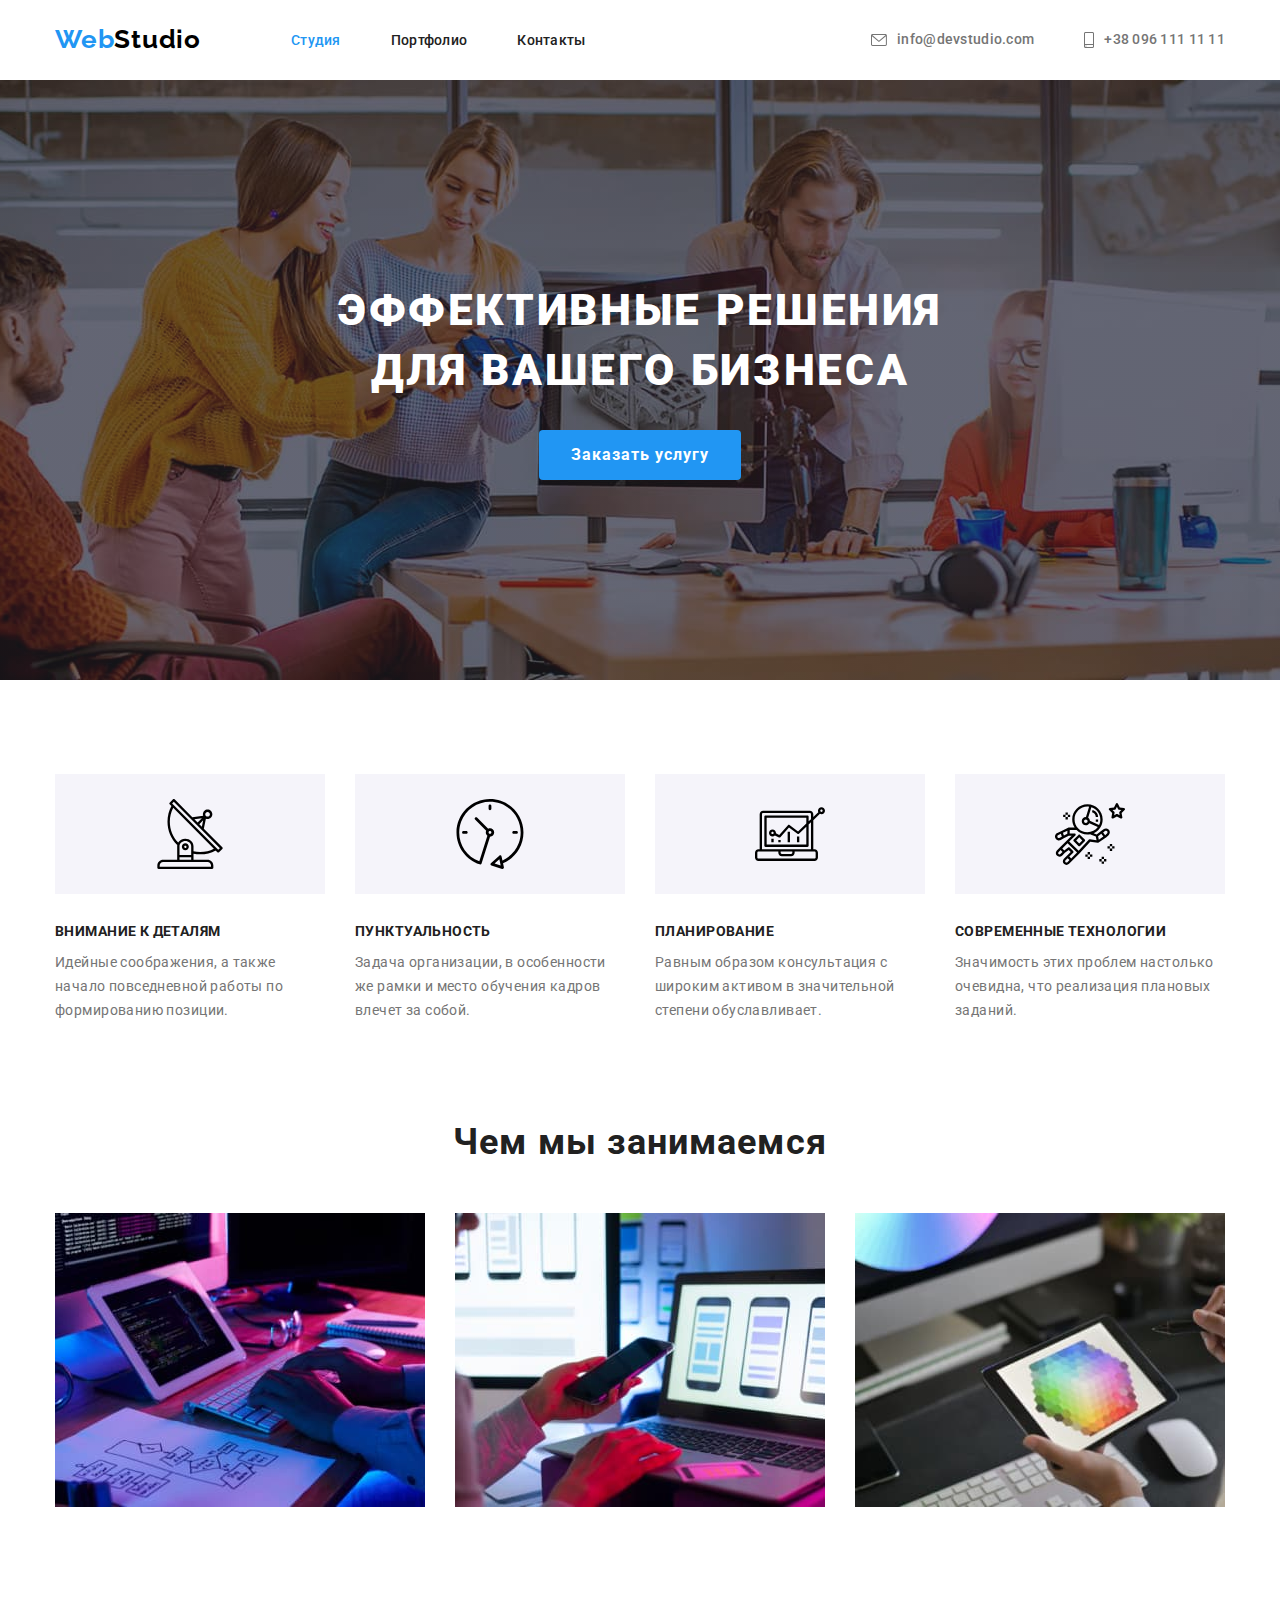
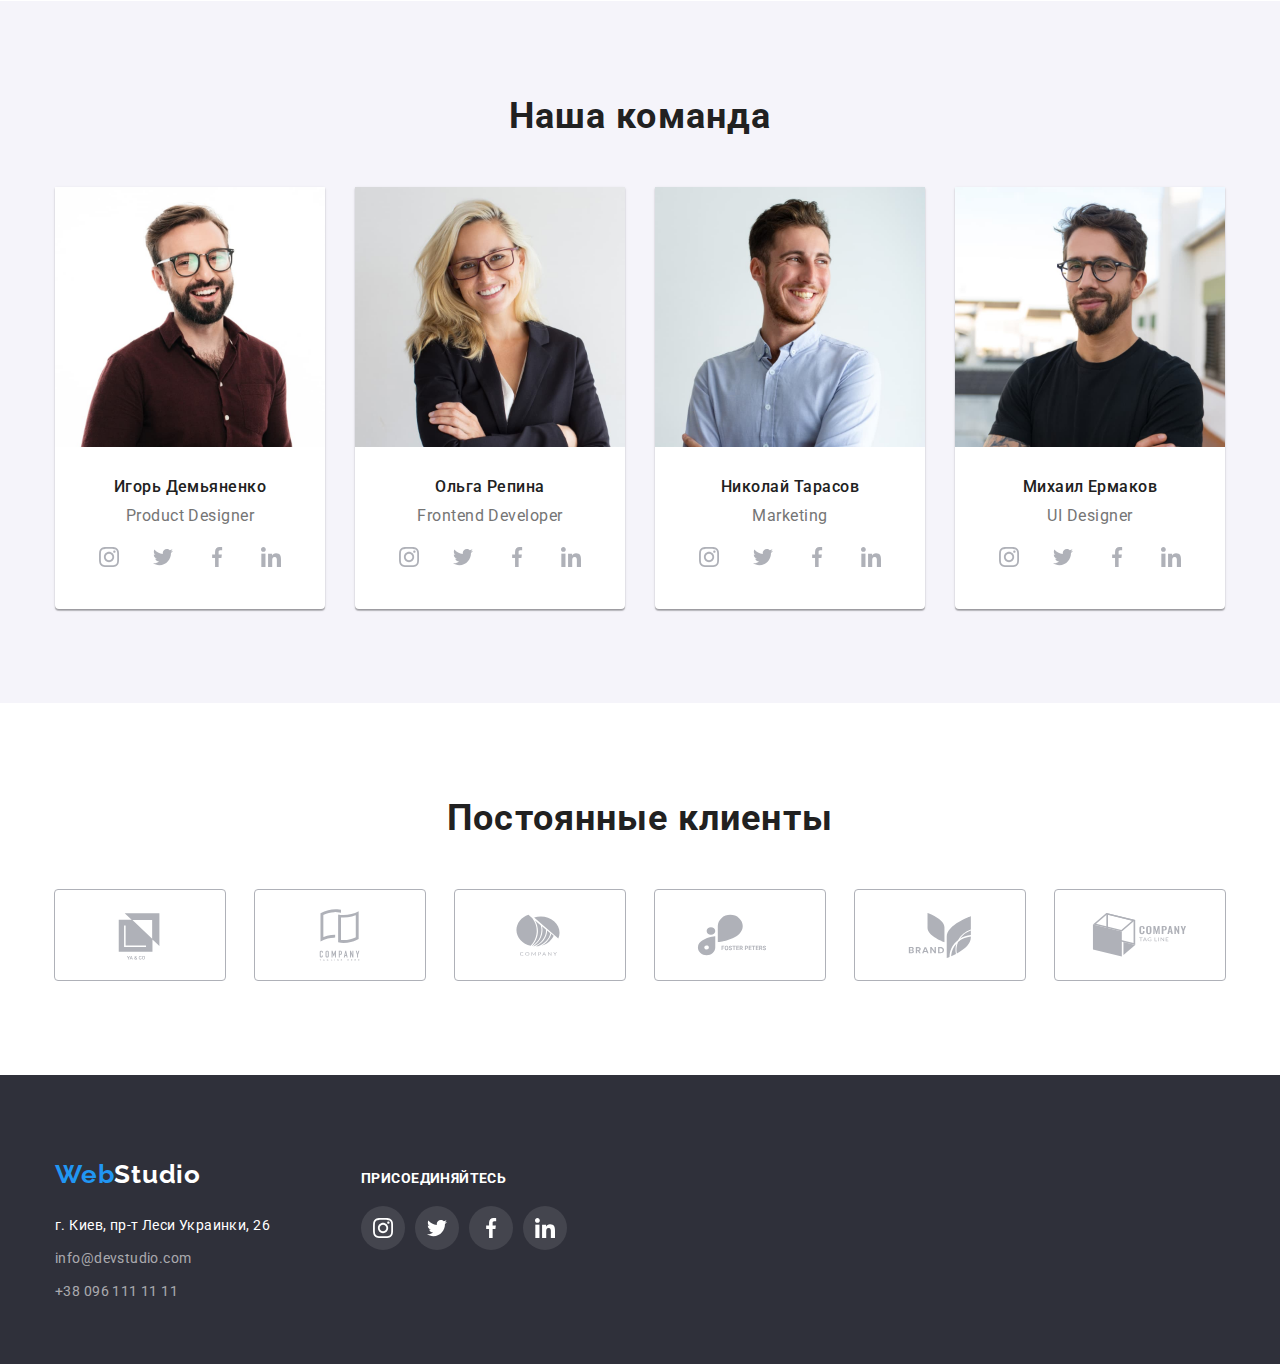
==== commit 4c227bf1: "update HT" ====
--- a/index.html
+++ b/index.html
@@ -66,8 +66,8 @@
 
       <section class="features-section section">
         <div class="container">
-          <h2 class="features">Наши особенности</h2>
-          <ul class="list">
+          <h2 class="visually-hidden">Наши особенности</h2>
+          <ul class="list features-ul">
             <li class="features-list icon-antena">
               <div class="icon">
                 <svg class="features-svg">
@@ -139,7 +139,7 @@
       <section class="section-team section">
         <div class="container">
           <h2 class="title team-title">Наша команда</h2>
-          <ul class="list">
+          <ul class="list team-ul">
             <li class="team-list">
               <img
                 src="./images/Product-Designer.jpg"
--- a/css/styles.css
+++ b/css/styles.css
@@ -81,6 +81,19 @@
   text-align: center;
 }
 
+/* Скрыть заголовок */
+
+.visually-hidden {
+  position: absolute;
+  width: 1px;
+  height: 1px;
+  margin: -1px;
+  padding: 0;
+  overflow: hidden;
+  border: 0;
+  clip: rect(0 0 0 0);
+}
+
 /* header */
 
 .main-nav {
@@ -179,10 +192,11 @@
 
 /* HERO section */
 .hero {
+  display: flex;
+  height: 600px;
+  justify-content: center;
+  align-items: center;
   background-color: var(--second-bg-color);
-  text-align: center;
-  padding-top: 200px;
-  padding-bottom: 200px;
 }
 
 .overlay {
@@ -241,12 +255,19 @@
 .features-section {
 }
 
-.list .features-list:not(:last-child) {
+/* .list .features-list:not(:last-child) {
   margin-right: 30px;
-}
+} */
 
 .features-list {
   width: 270px;
+}
+
+.features-list {
+  margin: 15px;
+}
+.features-ul {
+  margin: -15px;
 }
 .icon {
   height: 120px;
@@ -283,9 +304,6 @@
   background-image: url(../images/astronaut.svg);
 } */
 
-.features {
-  display: none;
-}
 .features-title {
   text-transform: uppercase;
   margin-bottom: 10px;
@@ -322,13 +340,17 @@
 .section-team {
   background-color: var(--sect-team-bg-color);
 }
-
+/* 
 .list .team-list:not(:last-child) {
   margin-right: 30px;
-}
-
+} */
+.team-ul {
+  margin: -15px;
+}
 .team-list {
   background: #ffffff;
+  flex-basis: calc(100% / 4 -30px);
+  margin: 15px;
 
   box-shadow: 0px 1px 3px rgba(0, 0, 0, 0.12), 0px 1px 1px rgba(0, 0, 0, 0.14), 0px 2px 1px rgba(0, 0, 0, 0.2);
   border-radius: 0px 0px 4px 4px;
@@ -424,16 +446,19 @@
   height: 92px;
   margin-right: 30px;
 
+  /* border: 1px solid var(--cliets-color);
+  border-radius: 4px; */
+}
+.clients-link {
+  color: var(--cliets-color);
   border: 1px solid var(--cliets-color);
   border-radius: 4px;
-}
-.clients-link {
-  color: var(--cliets-color);
 }
 
 .clients-link:hover,
 .clients-link:focus {
   border: 1px solid var(--accent-color);
+  border-radius: 4px;
   fill: currentColor;
 }
 .clients-svg {
@@ -443,11 +468,11 @@
 
   fill: currentColor;
 }
-
+/* 
 .clients-svg:hover,
 .clients-svg:focus {
   fill: currentColor;
-}
+} */
 
 .clients-svg-item {
 }
@@ -590,10 +615,6 @@
   border-top: 1px solid #e5e5e5;
 }
 
-.hiden-title {
-  display: none;
-}
-
 .menu-list {
   margin-bottom: 50px;
 }
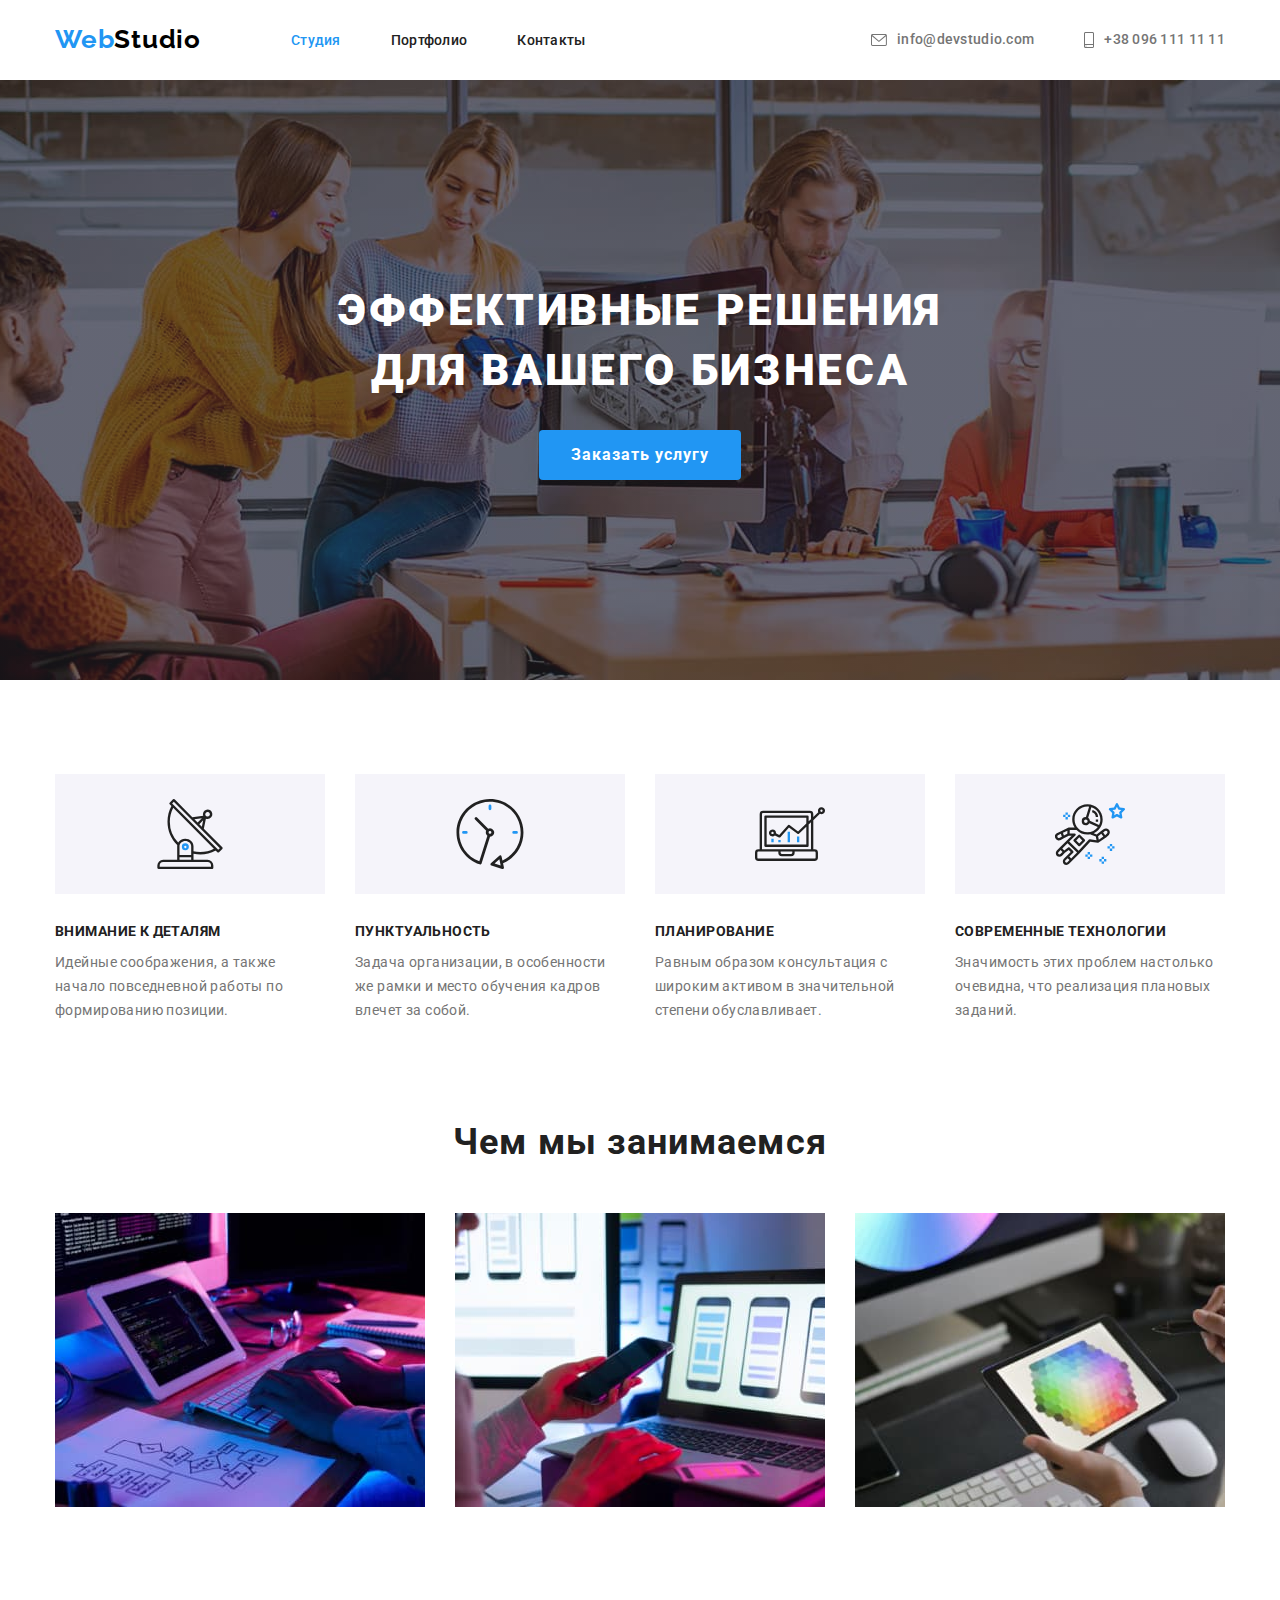
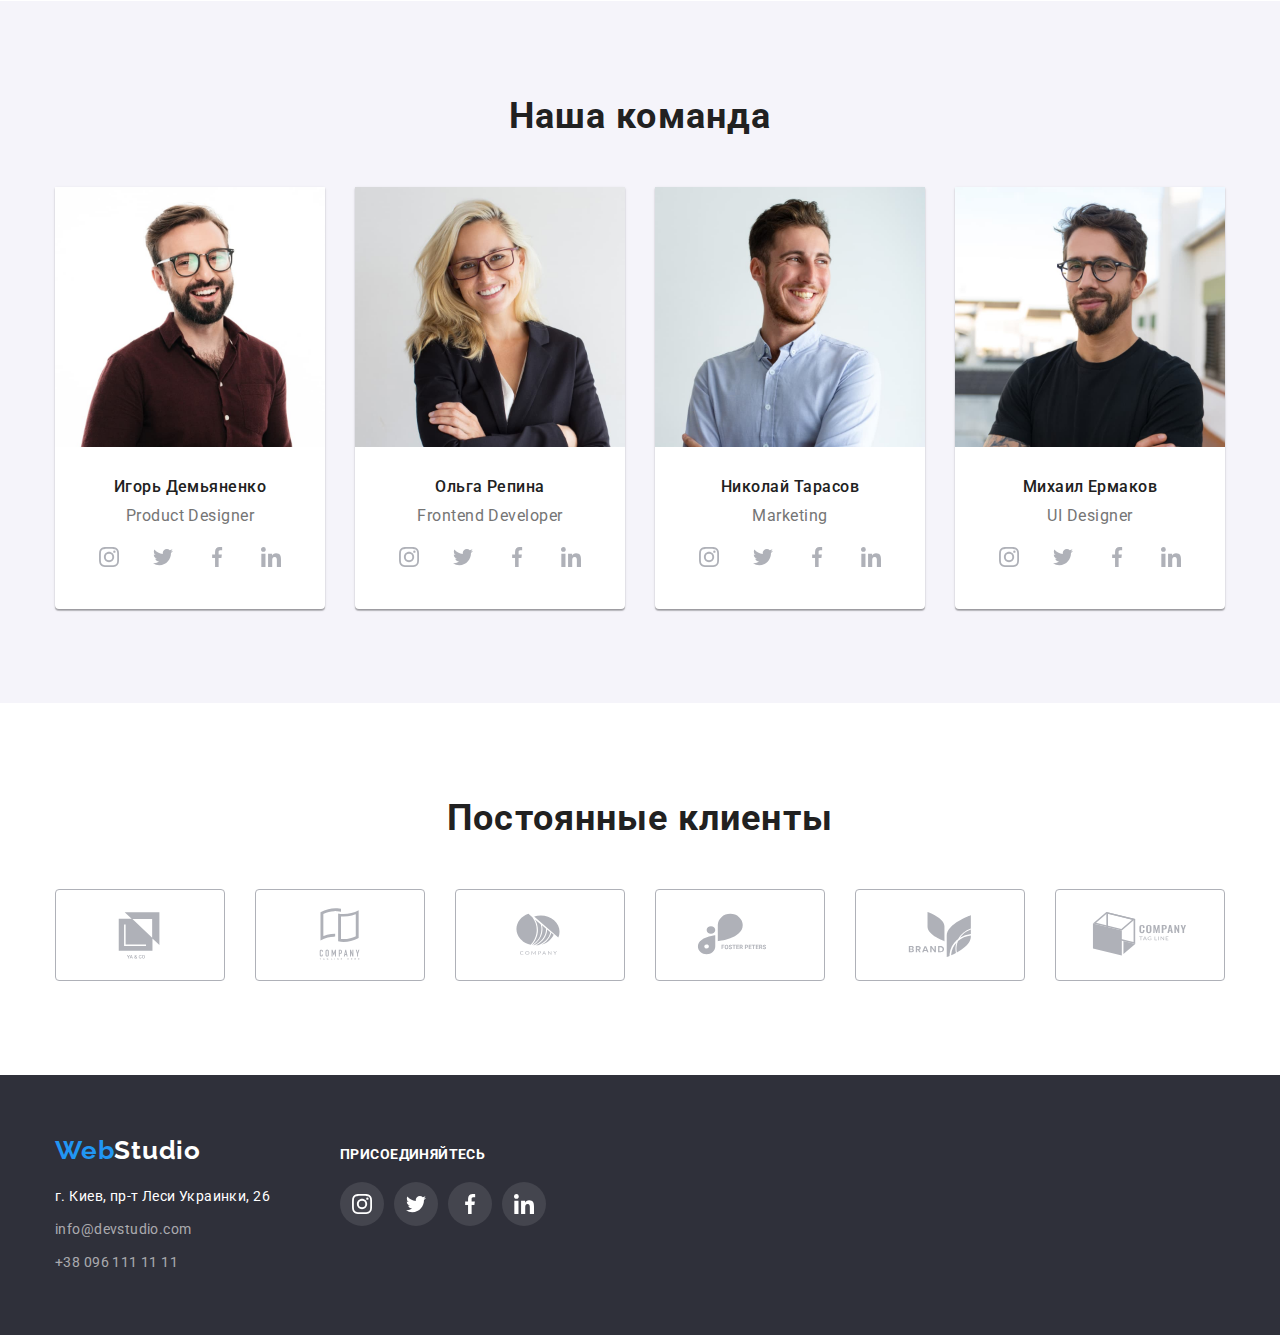
==== commit 56d1b5b0: "fix footer" ====
--- a/index.html
+++ b/index.html
@@ -370,7 +370,7 @@
     <footer class="footer">
       <div class="container footer-blok">
         <div class="contact-blok">
-          <a href="./index.html" class="logo link"> Web<span class="logo-footer">Studio</span> </a>
+          <a href="./index.html" class="footer-link-logo link"> Web<span class="logo-footer">Studio</span> </a>
           <address>
             <ul class="list footer-list">
               <li class="footer-list-item">
--- a/css/styles.css
+++ b/css/styles.css
@@ -32,10 +32,6 @@
   margin-bottom: 0;
 }
 
-a:focus {
-  outline: none;
-}
-
 .title {
   color: var(--title-text-color);
   font-size: 36px;
@@ -270,15 +266,16 @@
   margin: -15px;
 }
 .icon {
+  display: flex;
   height: 120px;
   margin-bottom: 30px;
   background-color: var(--sect-team-bg-color);
+  align-items: center;
+  justify-content: center;
 }
 .features-svg {
   width: 70px;
   height: 70px;
-  margin-top: 25px;
-  margin-bottom: 25px;
 }
 
 /* .features-list::before {
@@ -442,17 +439,21 @@
 }
 .clients-blok {
   display: flex;
+
+  margin-right: 30px;
+
+  /* border: 1px solid var(--cliets-color);
+  border-radius: 4px; */
+}
+.clients-link {
+  display: flex;
   width: 170px;
   height: 92px;
-  margin-right: 30px;
-
-  /* border: 1px solid var(--cliets-color);
-  border-radius: 4px; */
-}
-.clients-link {
   color: var(--cliets-color);
   border: 1px solid var(--cliets-color);
   border-radius: 4px;
+  align-items: center;
+  justify-content: center;
 }
 
 .clients-link:hover,
@@ -462,9 +463,8 @@
   fill: currentColor;
 }
 .clients-svg {
-  width: 170px;
-  height: 92px;
-  padding: 16px 32px;
+  width: 106px;
+  height: 60px;
 
   fill: currentColor;
 }
@@ -483,11 +483,7 @@
   padding-top: 60px;
   padding-bottom: 60px;
 }
-.footer-link {
-  padding-top: 0;
-  padding-bottom: 0;
-  margin-bottom: 20px;
-}
+
 .logo-footer {
   color: var(--white-text-color);
 }
@@ -508,6 +504,20 @@
 .footer-list {
   margin-right: auto;
   flex-direction: column;
+  text-align: left;
+}
+
+.footer-link-logo {
+  display: block;
+  margin-bottom: 20px;
+
+  color: var(--accent-color);
+  font-family: Raleway;
+  font-size: 26px;
+  font-style: normal;
+  font-weight: 700;
+  line-height: 1.17;
+  letter-spacing: 0.03em;
   text-align: left;
 }
 
@@ -647,23 +657,23 @@
   display: block;
 }
 
-/* .portf-link:hover,
+.portf-link:hover,
 .portf-link:focus {
+  display: block;
+  background: #ffffff;
+  /* border: 1px solid #eeeeee; */
+  box-sizing: border-box;
+  box-shadow: 0px 1px 1px rgba(0, 0, 0, 0.12), 0px 4px 4px rgba(0, 0, 0, 0.06), 1px 4px 6px rgba(0, 0, 0, 0.16);
+}
+
+/* .item-portf:hover,
+.item-portf:focus {
   background: #ffffff;
   border: 1px solid #eeeeee;
   box-sizing: border-box;
   box-shadow: 0px 1px 1px rgba(0, 0, 0, 0.12), 0px 4px 4px rgba(0, 0, 0, 0.06), 1px 4px 6px rgba(0, 0, 0, 0.16);
 } */
 
-.item-portf:hover,
-.item-portf:focus {
-  outline: none;
-  background: #ffffff;
-  border: 1px solid #eeeeee;
-  box-sizing: border-box;
-  box-shadow: 0px 1px 1px rgba(0, 0, 0, 0.12), 0px 4px 4px rgba(0, 0, 0, 0.06), 1px 4px 6px rgba(0, 0, 0, 0.16);
-}
-
 .portfolio-title {
   margin-bottom: 4px;
 
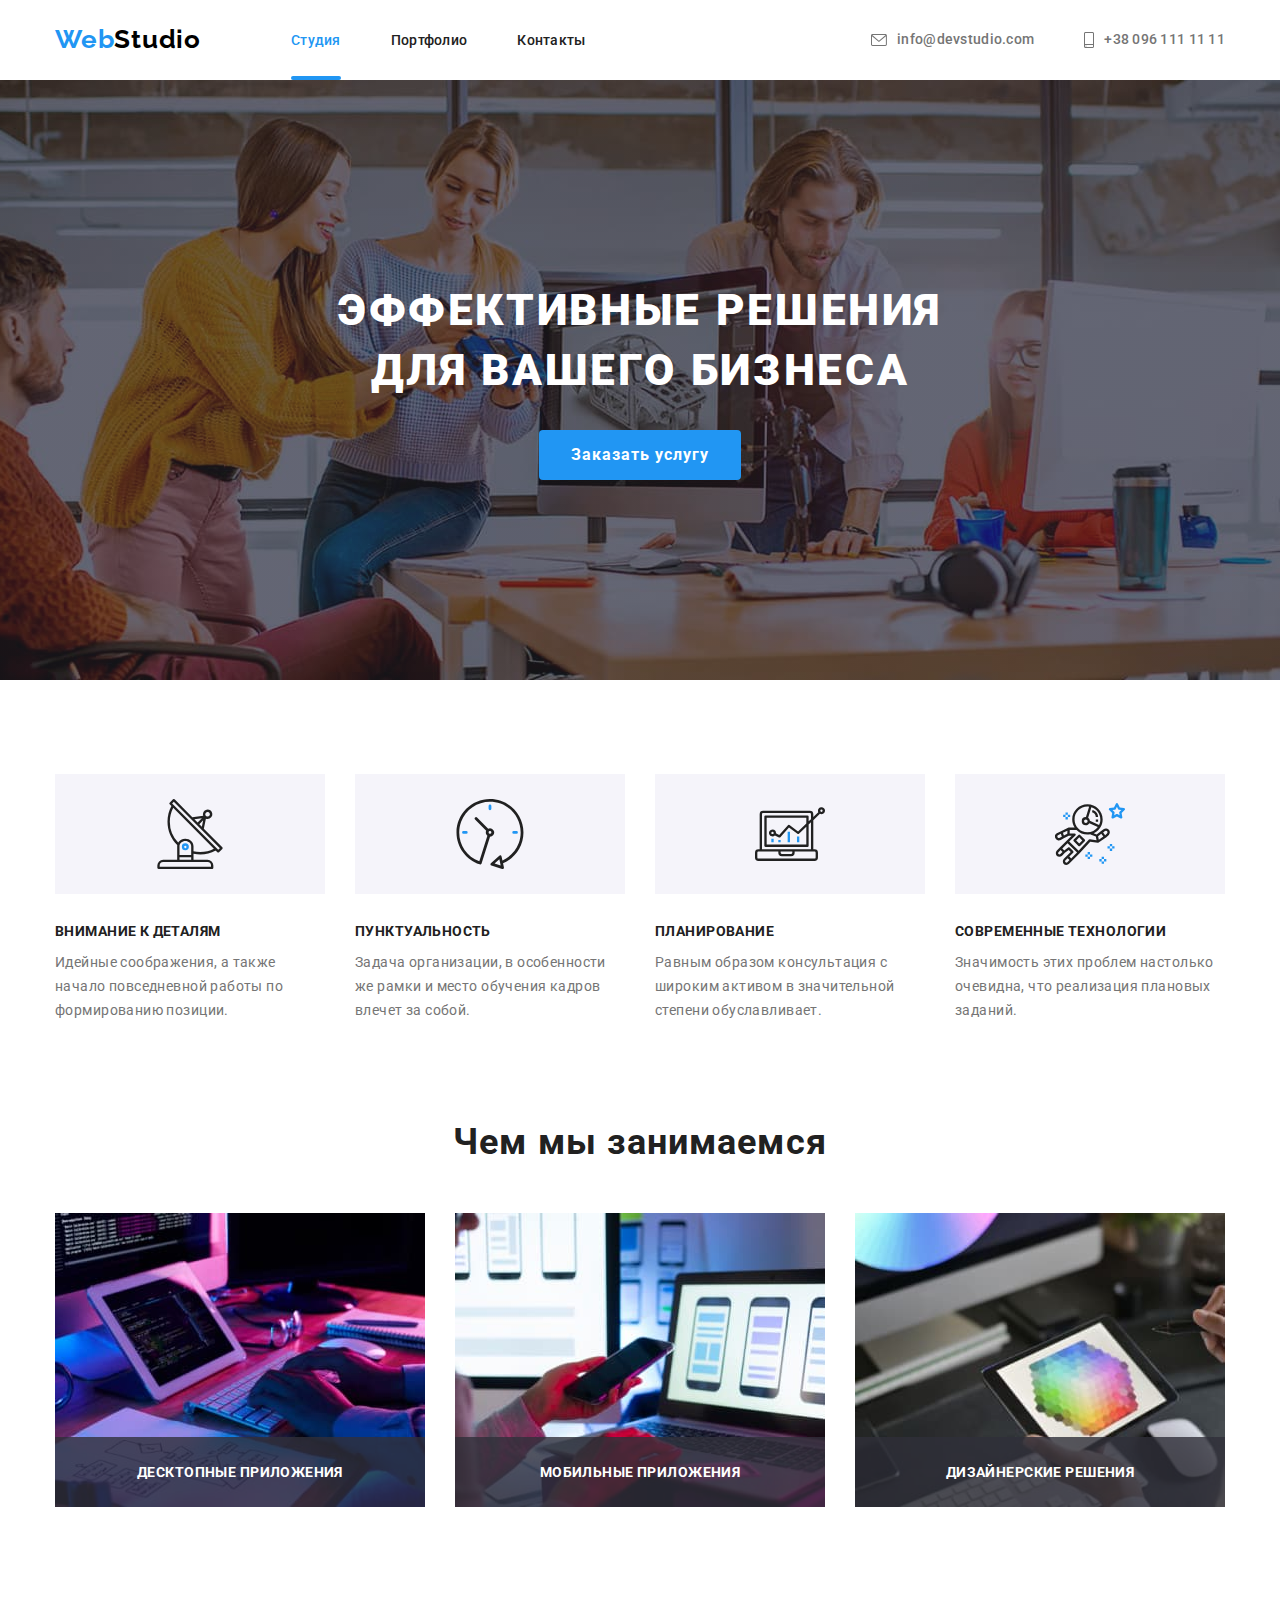
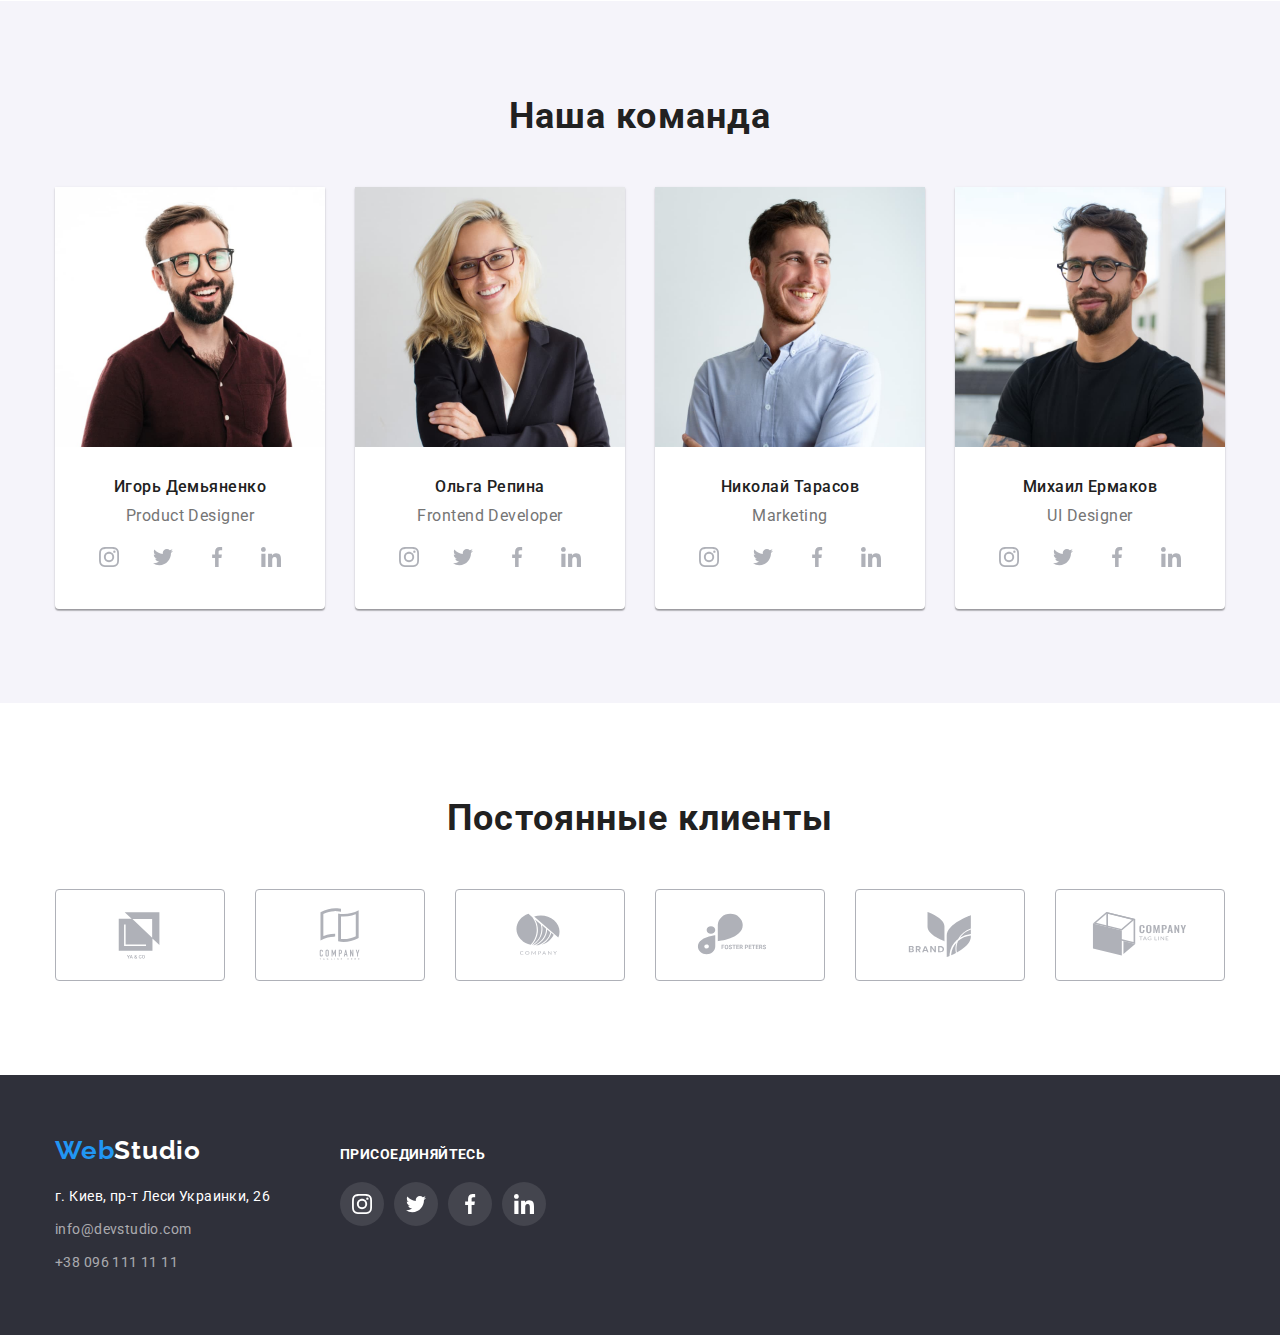
==== commit de0e277b: "1" ====
--- a/index.html
+++ b/index.html
@@ -123,12 +123,15 @@
           <ul class="list">
             <li class="task-list">
               <img src="./images/box1.jpg" class="task-img" alt="процес программирования" width="370" height="294" />
+              <div class="task-description"><p>Десктопные приложения</p></div>
             </li>
             <li class="task-list">
               <img src="./images/box2.jpg" class="task-img" alt="адаптивная верстка" width="370" height="294" />
+              <div class="task-description"><p>Мобильные приложения</p></div>
             </li>
             <li class="task-list">
               <img src="./images/box3.jpg" class="task-img" alt="дизайн" width="370" height="294" />
+              <div class="task-description"><p>Дизайнерские решения</p></div>
             </li>
           </ul>
         </div>
@@ -420,5 +423,6 @@
         </div>
       </div>
     </footer>
+    <script src="./js/modal.js"></script>
   </body>
 </html>
--- a/css/styles.css
+++ b/css/styles.css
@@ -10,6 +10,8 @@
   --first-logo-color: #000000;
   --sect-team-bg-color: #f5f4fa;
   --cliets-color: #afb1b8;
+  --task-description-bg-color: rgba(47, 48, 58, 0.8);
+  --portf-card-bg-color: rgba(33, 150, 243, 0.9);
 }
 /* global selector */
 html {
@@ -67,6 +69,7 @@
 
 .link {
   text-decoration: none;
+  transition: color 250ms cubic-bezier(0.4, 0, 0.2, 1);
 }
 .container {
   margin-left: auto;
@@ -121,6 +124,8 @@
 }
 
 .active-page {
+  position: relative;
+
   display: block;
   padding-top: 32px;
   padding-bottom: 32px;
@@ -134,6 +139,21 @@
   text-align: left;
 }
 
+.active-page::after {
+  position: absolute;
+  left: 0;
+  bottom: 0;
+
+  content: '';
+
+  display: block;
+
+  width: 100%;
+  height: 4px;
+  background: var(--accent-color);
+  border-radius: 2px;
+}
+
 .logo {
   margin-right: 90px;
   display: block;
@@ -151,6 +171,7 @@
 }
 .logo-header {
   color: var(--first-logo-color);
+  transition: color 250ms cubic-bezier(0.4, 0, 0.2, 1);
 }
 .logo-header:hover,
 .logo-header:focus {
@@ -239,6 +260,8 @@
   line-height: 1.88;
   letter-spacing: 0.06em;
   text-align: center;
+
+  transition: color 250ms cubic-bezier(0.4, 0, 0.2, 1), background-color 250ms cubic-bezier(0.4, 0, 0.2, 1);
 }
 .hero-button:hover,
 .hero-button:focus {
@@ -333,6 +356,30 @@
   margin-bottom: 50px;
 }
 
+.task-list {
+  position: relative;
+}
+.task-description {
+  position: absolute;
+  bottom: 0;
+  left: 0;
+
+  display: flex;
+  justify-content: center;
+  align-items: center;
+  height: 70px;
+  width: 100%;
+  background-color: var(--task-description-bg-color);
+
+  color: var(--white-text-color);
+  font-weight: 700;
+  font-size: 14px;
+  line-height: 1.143;
+  text-align: center;
+  letter-spacing: 0.03em;
+  text-transform: uppercase;
+}
+
 /* section team */
 .section-team {
   background-color: var(--sect-team-bg-color);
@@ -405,6 +452,7 @@
   color: var(--cliets-color);
   justify-content: center;
   align-items: center;
+  transition: fill 250ms cubic-bezier(0.4, 0, 0.2, 1), background-color 250ms cubic-bezier(0.4, 0, 0.2, 1);
 }
 
 .soc-link:focus,
@@ -566,6 +614,8 @@
   border-radius: 22px;
   justify-content: center;
   align-items: center;
+
+  transition: background-color 250ms cubic-bezier(0.4, 0, 0.2, 1);
 }
 .footer-soc-blok {
   justify-content: center;
@@ -591,7 +641,7 @@
   border-radius: 4px;
   padding: 6px 22px;
   display: inline-block;
-  min-width: 73x;
+  min-width: 73px;
   outline: none;
 
   color: var(--title-text-color);
@@ -601,6 +651,8 @@
   line-height: 1.63;
   letter-spacing: 0.03em;
   text-align: center;
+
+  transition: color 250ms cubic-bezier(0.4, 0, 0.2, 1), background-color 250ms cubic-bezier(0.4, 0, 0.2, 1);
 }
 .button:hover,
 .button:focus {
@@ -656,9 +708,14 @@
 .portf-img {
   display: block;
 }
+.portf-link {
+  transition: box-shadow 250ms cubic-bezier(0.4, 0, 0.2, 1);
+}
 
 .portf-link:hover,
 .portf-link:focus {
+  transform: translateY(0);
+
   display: block;
   background: #ffffff;
   /* border: 1px solid #eeeeee; */
@@ -692,3 +749,39 @@
   letter-spacing: 0.03em;
   text-align: left;
 }
+
+.portf-thumb {
+  position: relative;
+  overflow: hidden;
+}
+
+.portf-overlay {
+  position: absolute;
+  top: 0;
+  left: 0;
+  transform: translateY(100%);
+  transition: transform 250ms cubic-bezier(0.4, 0, 0.2, 1);
+
+  display: flex;
+  align-items: center;
+  height: 100%;
+  width: 100%;
+  background-color: var(--portf-card-bg-color);
+
+  color: var(--white-text-color);
+  font-weight: 400;
+  font-size: 18px;
+  line-height: 1.555;
+  letter-spacing: 0.03em;
+}
+
+.portf-link:hover .portf-overlay,
+.portf-link:focus .portf-overlay {
+  transform: translateY(0);
+}
+
+.overlay-text {
+  text-align: left;
+  padding-right: 24px;
+  padding-left: 24px;
+}
